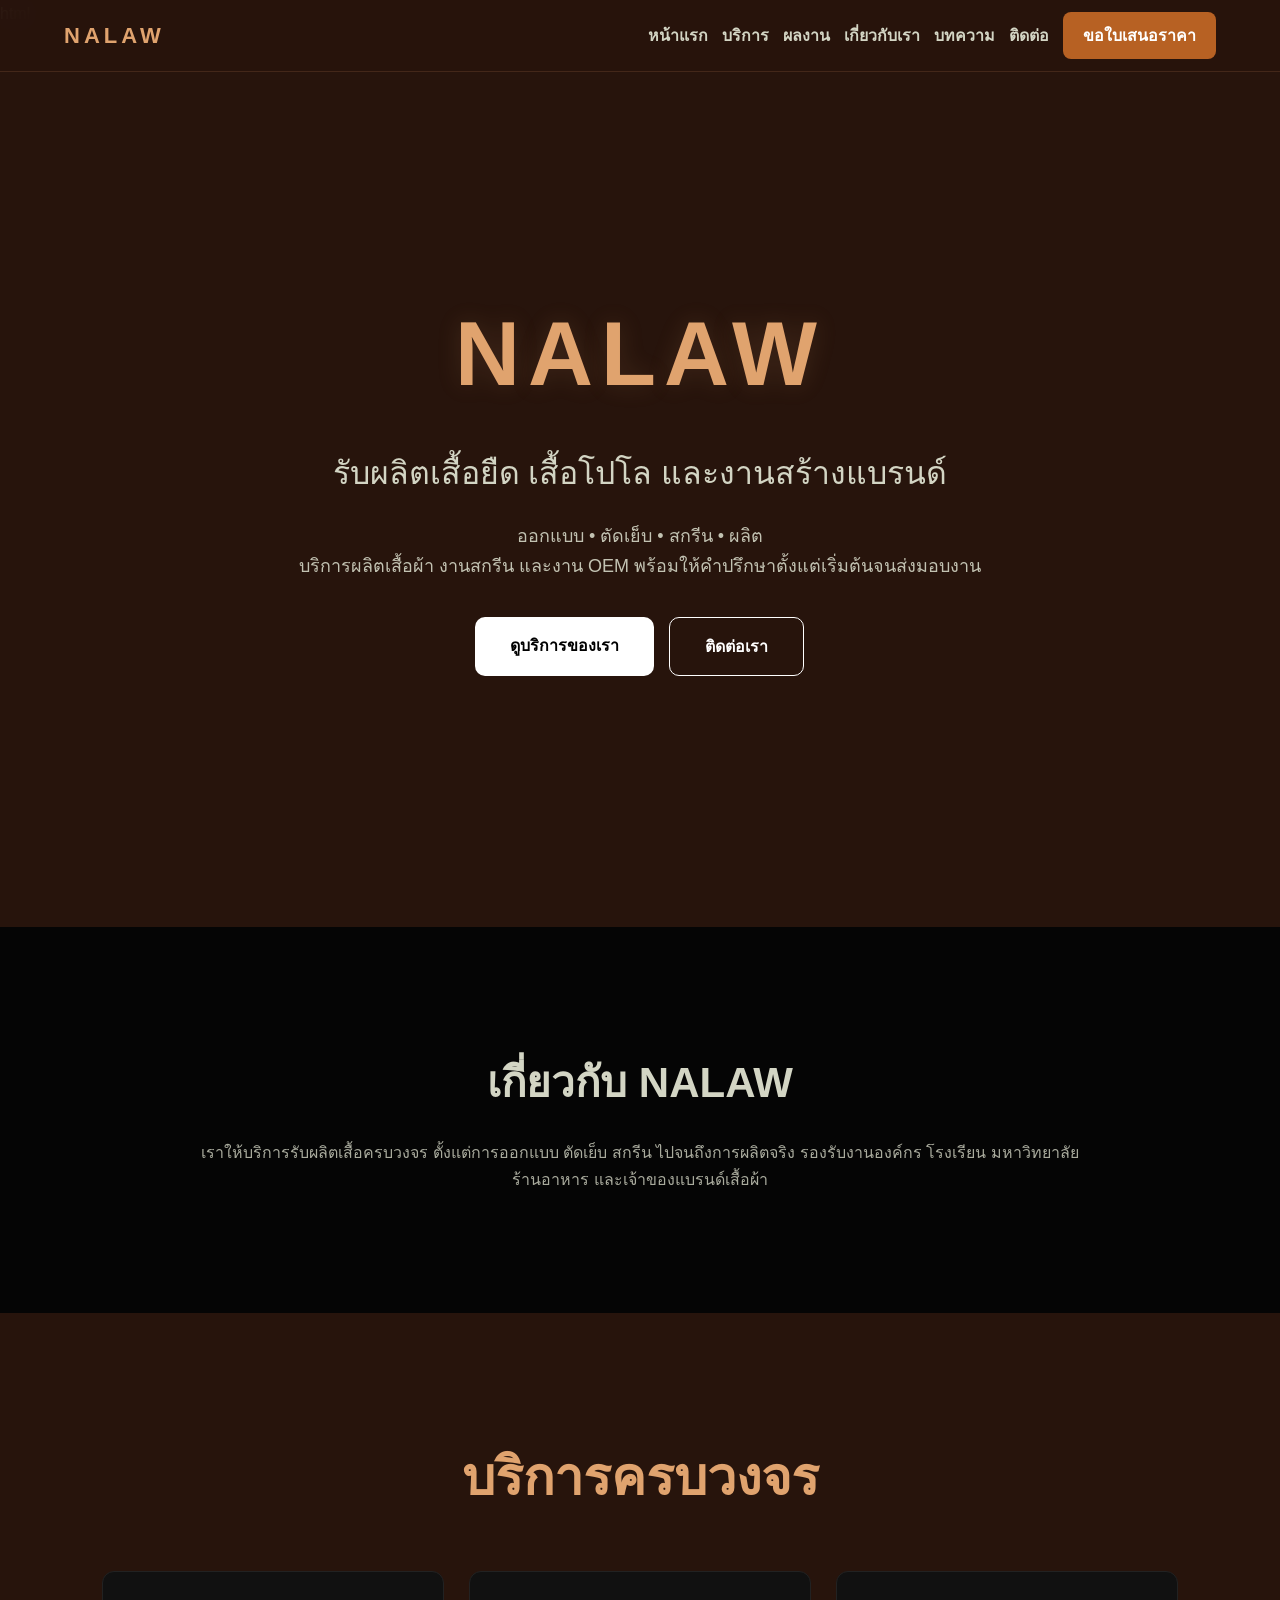
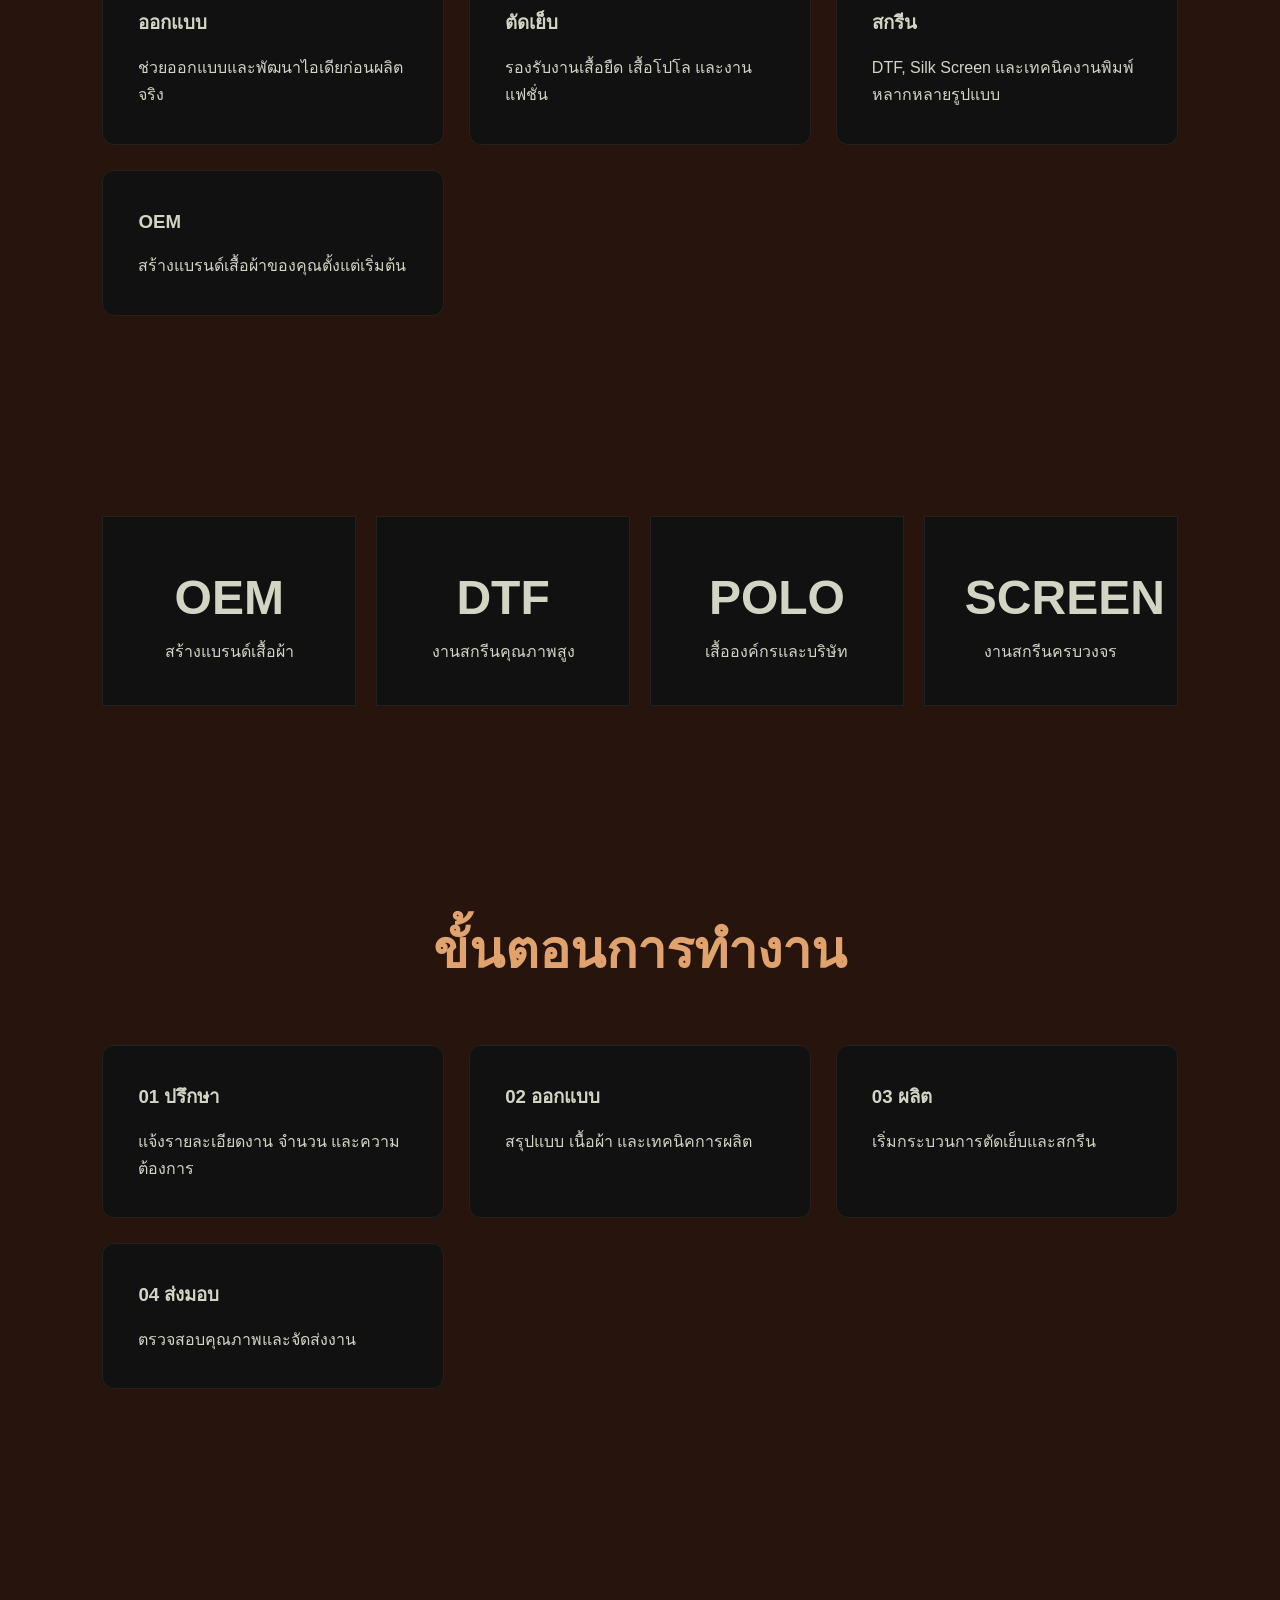
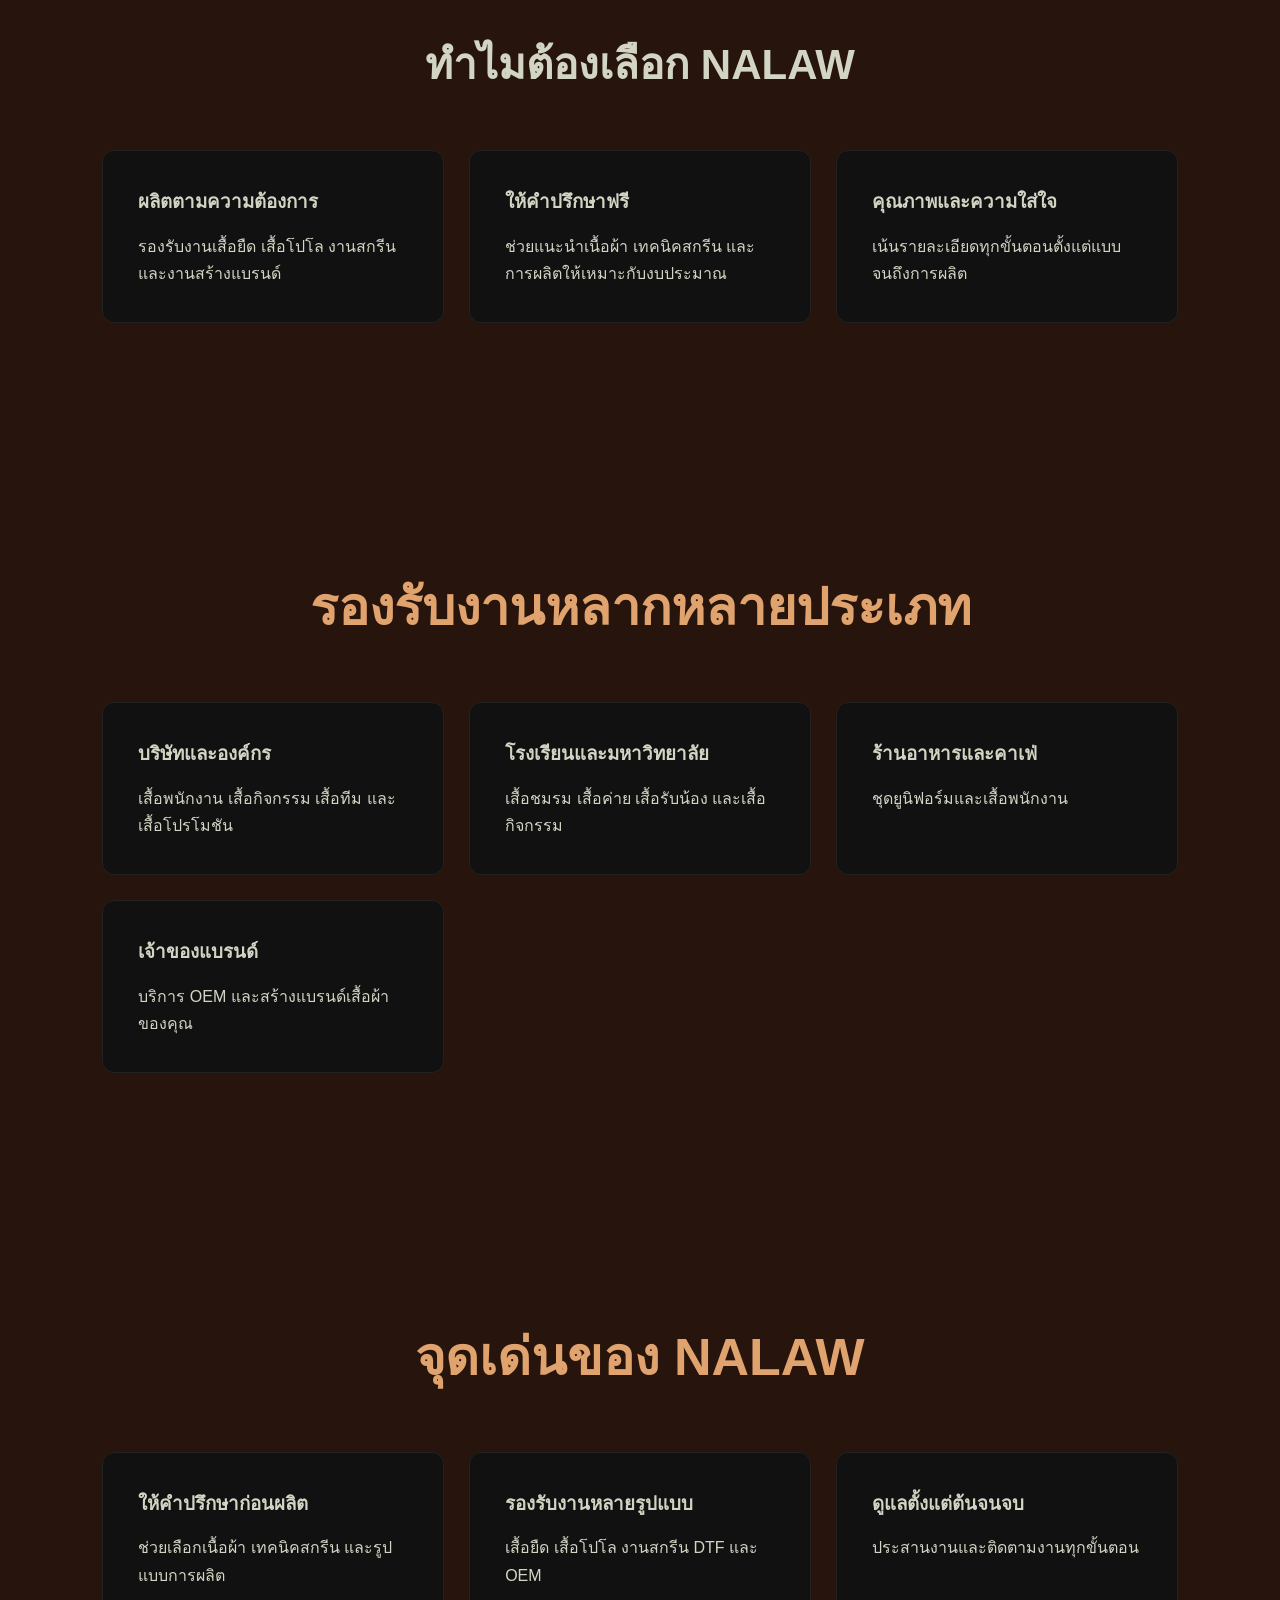
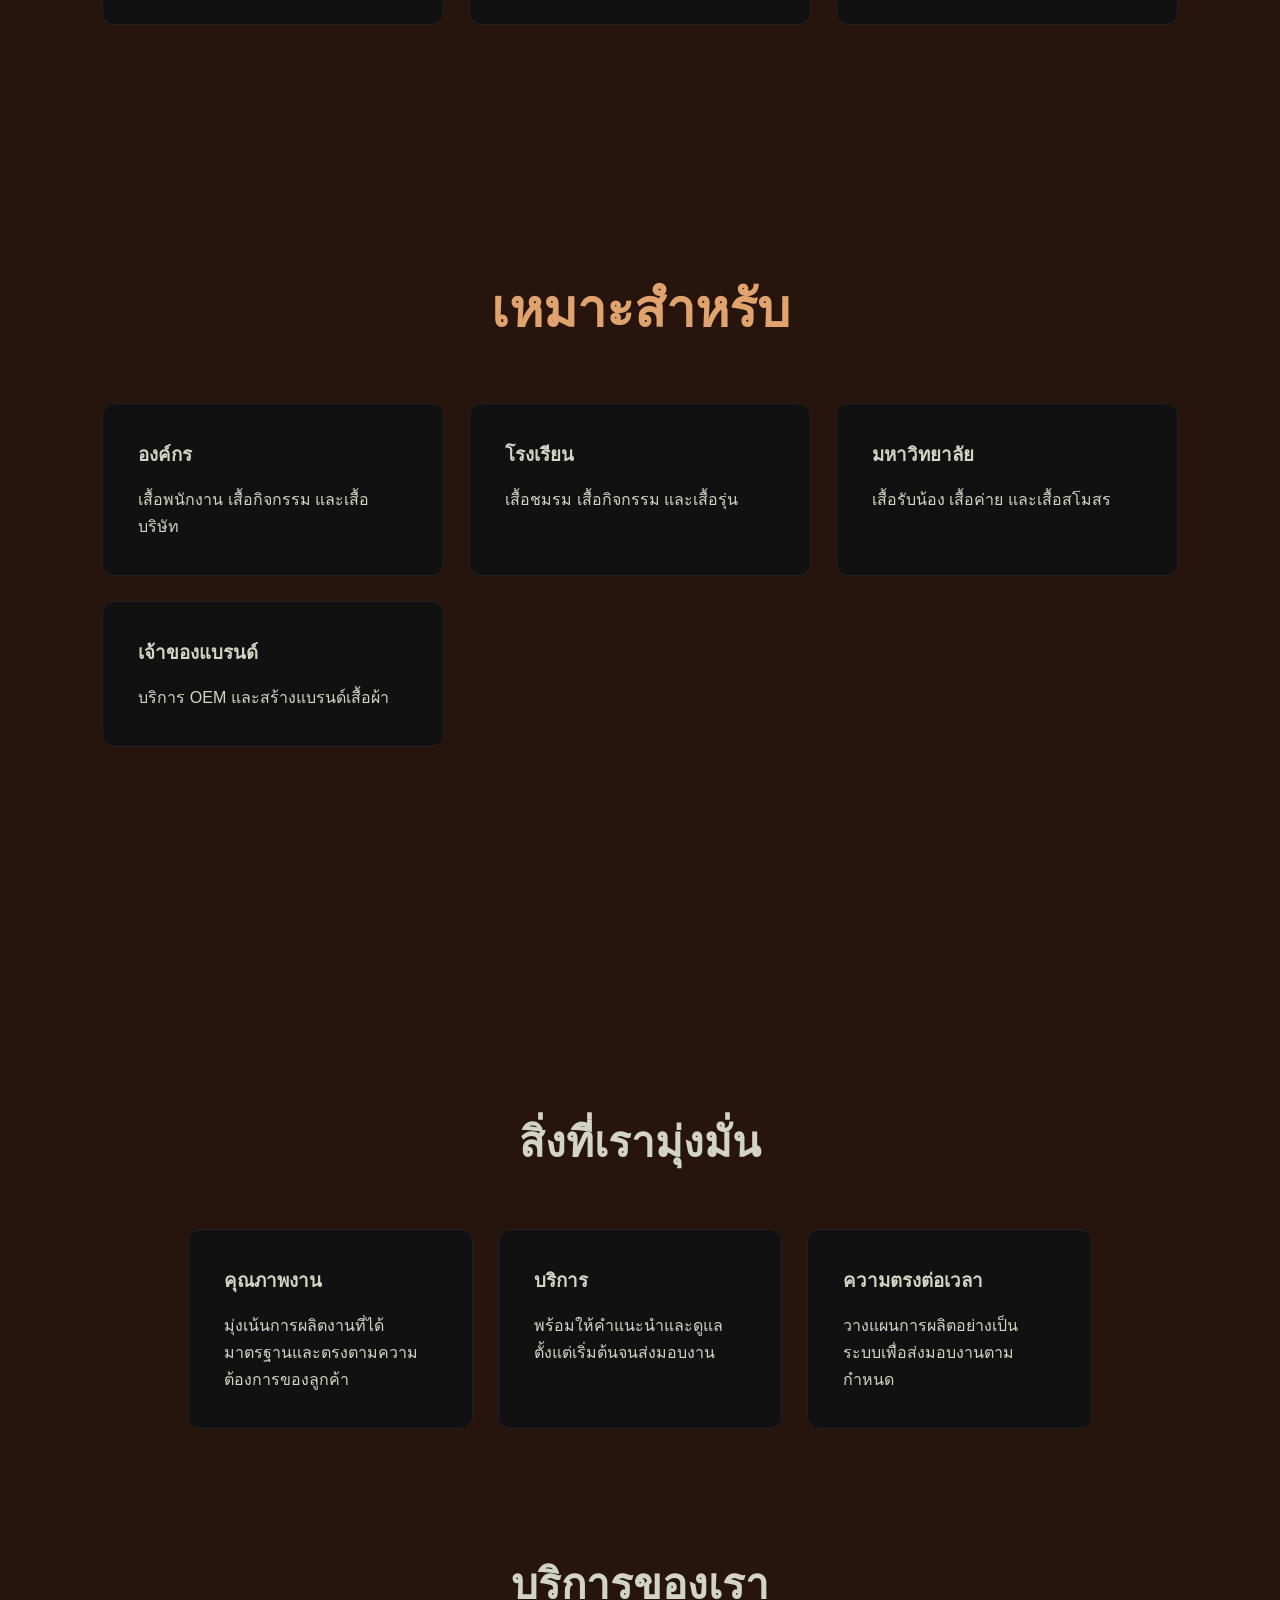
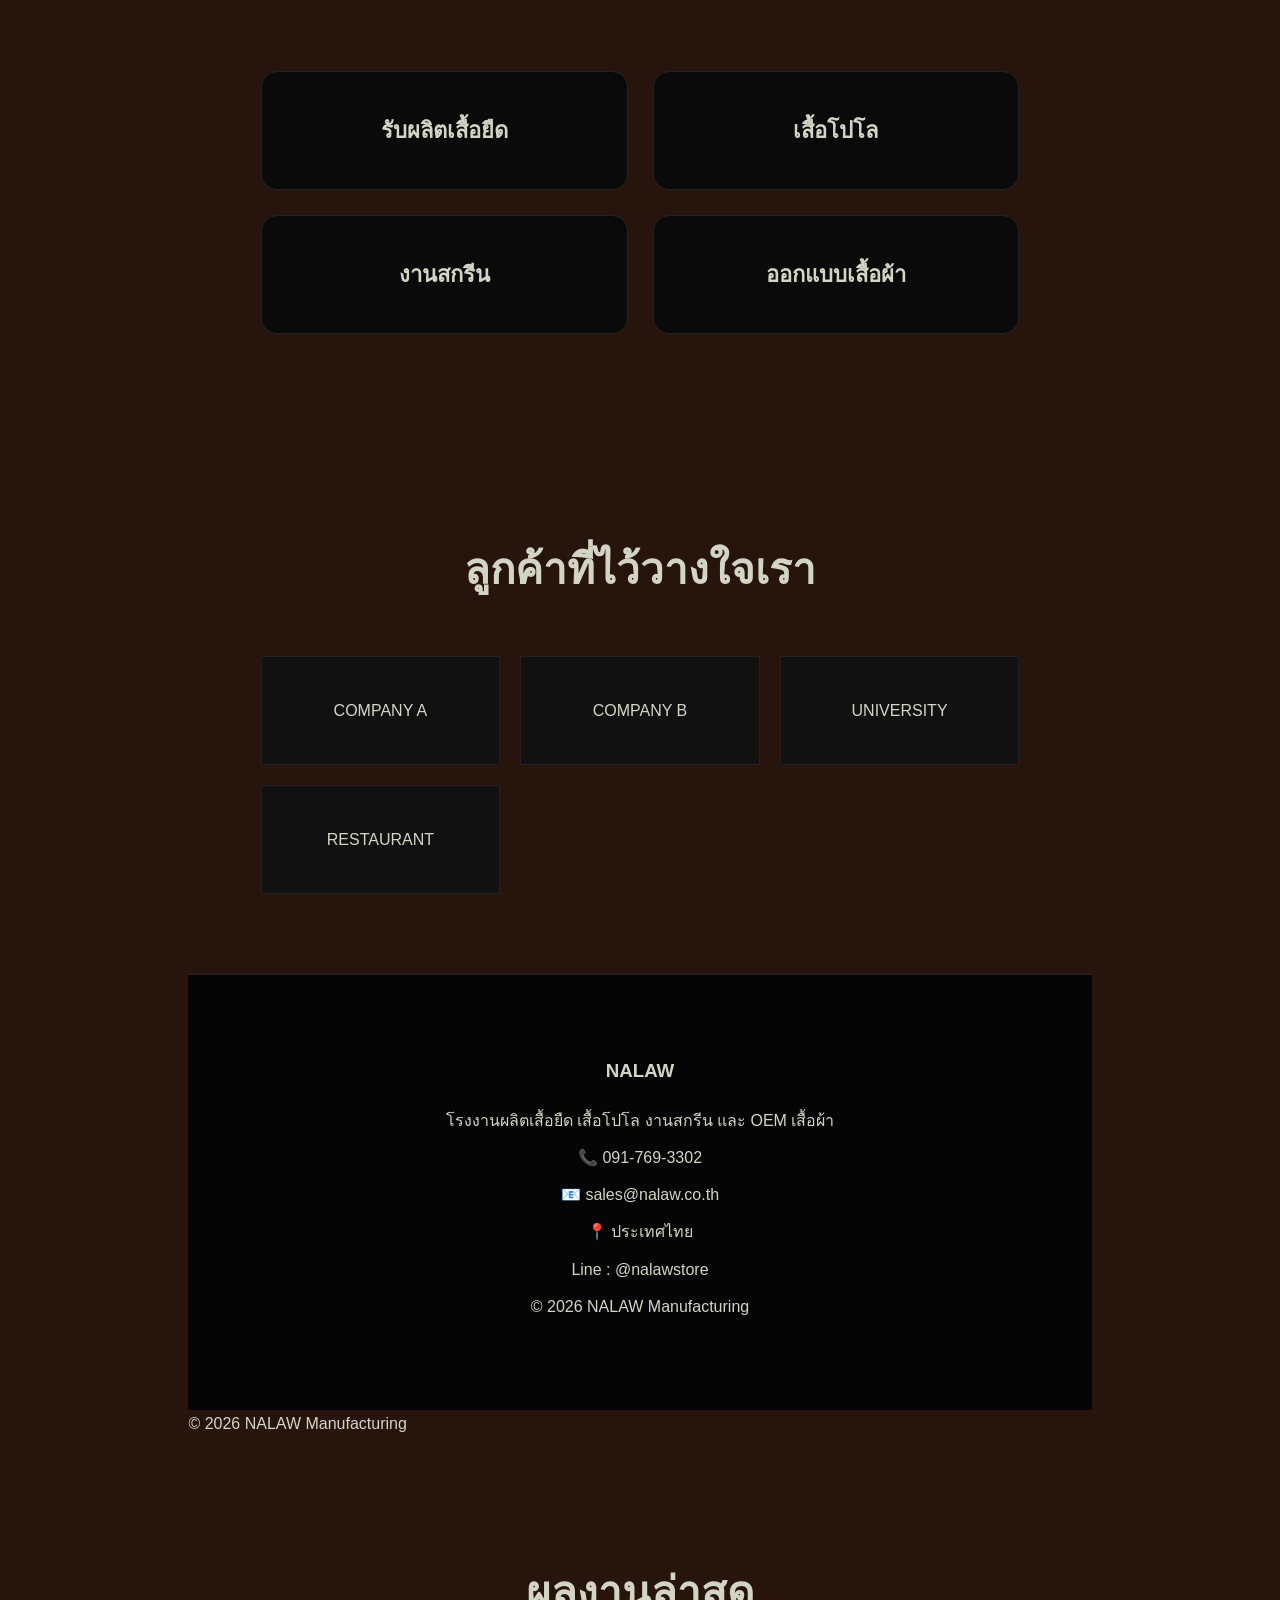
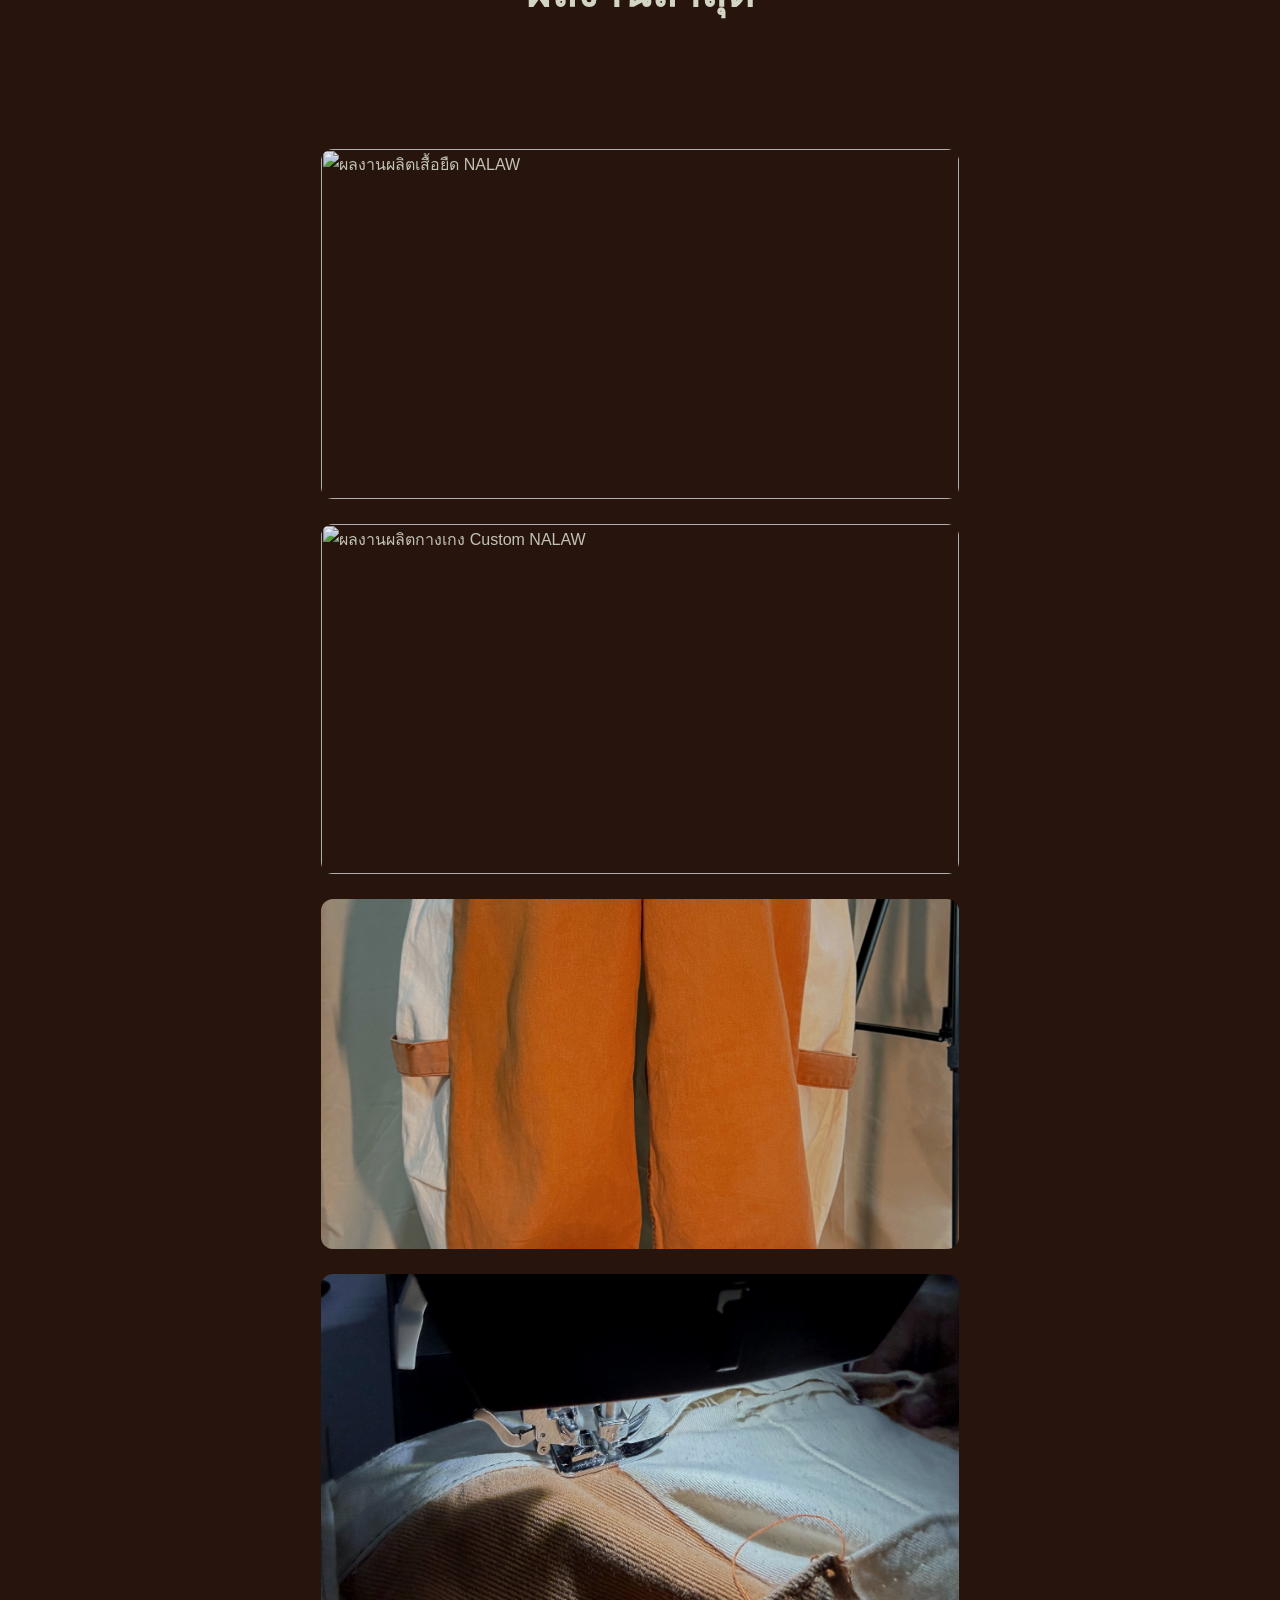
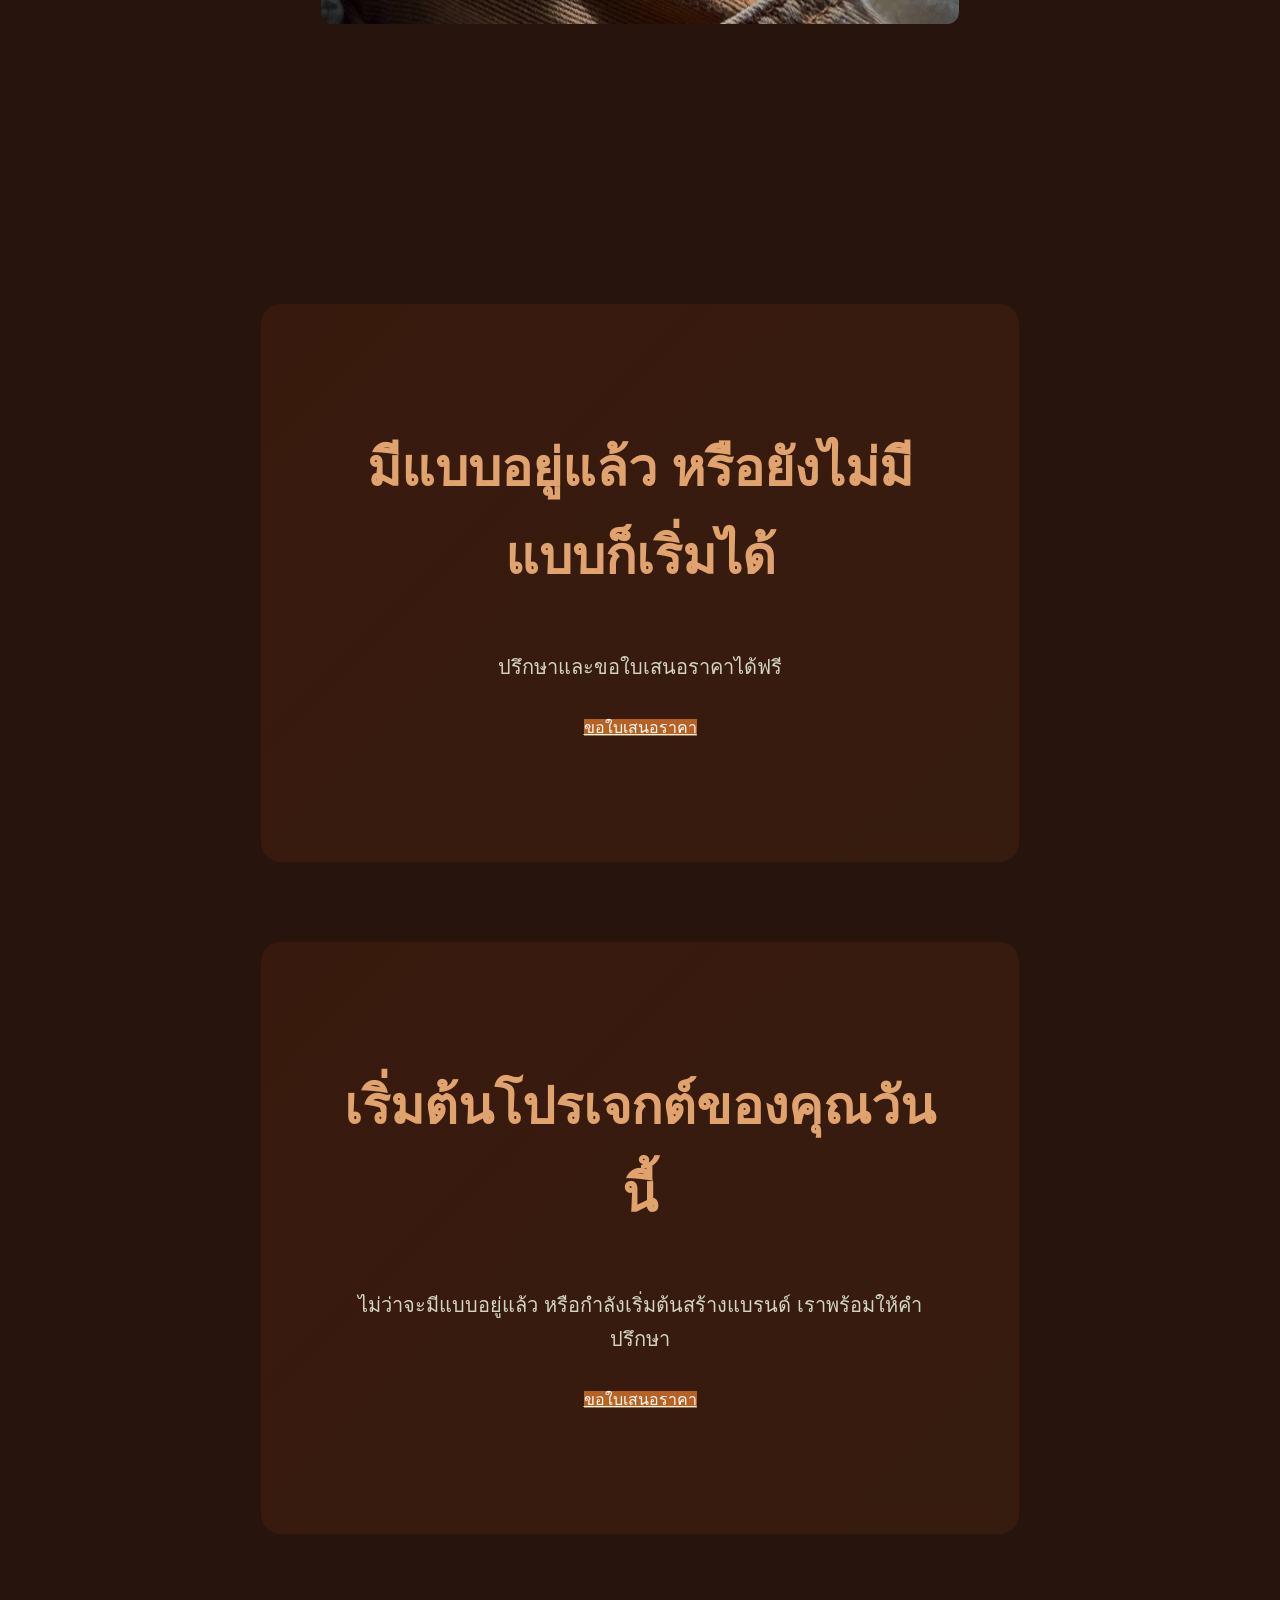
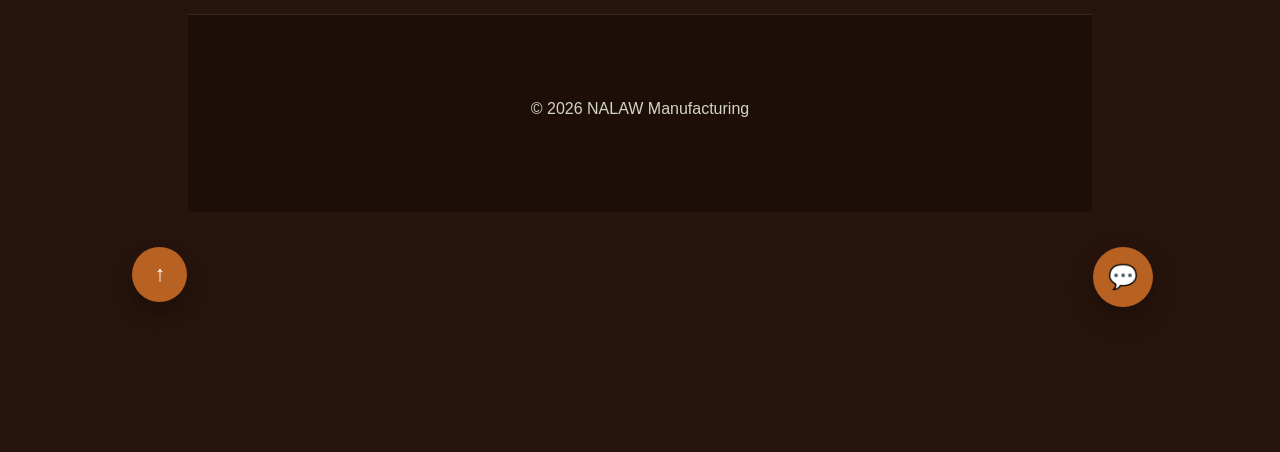
==== index.html @ bd8ca0c4 "NALAW Version 3.0" ====
html
<!DOCTYPE html>
<html lang="th">
<head>
<meta charset="UTF-8">
<meta name="viewport" content="width=device-width, initial-scale=1.0">

<title>

NALAW | รับผลิตเสื้อยืด เสื้อโปโล งานสกรีน และ OEM

</title>

<meta
name="description"

content="รับผลิตเสื้อยืด เสื้อโปโล งานสกรีน DTF Silk Screen และ OEM เสื้อผ้า สำหรับองค์กร โรงเรียน มหาวิทยาลัย และเจ้าของแบรนด์"

>
<link rel="stylesheet" href="style.css">

</head>
<body>

<!-- HEADER -->

<header class="header">

<div class="logo">
NALAW
</div>

<nav>

<nav>

<a href="index.html">หน้าแรก</a>

<a href="services.html">บริการ</a>

<a href="portfolio.html">ผลงาน</a>

<a href="about.html">เกี่ยวกับเรา</a>

<a href="blog.html">บทความ</a>

<a href="contact.html">ติดต่อ</a>

<a href="quote.html" class="nav-cta">

ขอใบเสนอราคา

</a>

</nav>

</header>

<!-- HERO -->

<section class="hero">

<div class="hero-content">

<h1>NALAW</h1>

<h2>

รับผลิตเสื้อยืด เสื้อโปโล และงานสร้างแบรนด์

</h2>

<p>

ออกแบบ • ตัดเย็บ • สกรีน • ผลิต
</p>
<p>
บริการผลิตเสื้อผ้า งานสกรีน และงาน OEM
พร้อมให้คำปรึกษาตั้งแต่เริ่มต้นจนส่งมอบงาน

</p>

<div class="hero-buttons">

<a href="services.html" class="btn">
ดูบริการของเรา
</a>

<a href="contact.html" class="btn-outline">
ติดต่อเรา
</a>

</div>

</div>

</section>

<!-- ABOUT -->

<section class="about-home">

<h2>เกี่ยวกับ NALAW</h2>

<p>

เราให้บริการรับผลิตเสื้อครบวงจร
ตั้งแต่การออกแบบ ตัดเย็บ สกรีน
ไปจนถึงการผลิตจริง

รองรับงานองค์กร โรงเรียน
มหาวิทยาลัย ร้านอาหาร
และเจ้าของแบรนด์เสื้อผ้า

</p>

</section>
<section class="factory-capabilities reveal">

<h2>บริการครบวงจร</h2>

<div class="detail-grid">

<div class="detail-box">

<h3>ออกแบบ</h3>

<p>

ช่วยออกแบบและพัฒนาไอเดียก่อนผลิตจริง

</p>

</div>

<div class="detail-box">

<h3>ตัดเย็บ</h3>

<p>

รองรับงานเสื้อยืด เสื้อโปโล และงานแฟชั่น

</p>

</div>

<div class="detail-box">

<h3>สกรีน</h3>

<p>

DTF, Silk Screen และเทคนิคงานพิมพ์หลากหลายรูปแบบ

</p>

</div>

<div class="detail-box">

<h3>OEM</h3>

<p>

สร้างแบรนด์เสื้อผ้าของคุณตั้งแต่เริ่มต้น

</p>

</div>

</div>

</section>

<!-- STATS -->

<section class="stats">

<div class="stat-box">
<h3>OEM</h3>
<p>สร้างแบรนด์เสื้อผ้า</p>
</div>

<div class="stat-box">
<h3>DTF</h3>
<p>งานสกรีนคุณภาพสูง</p>
</div>

<div class="stat-box">
<h3>POLO</h3>
<p>เสื้อองค์กรและบริษัท</p>
</div>

<div class="stat-box">
<h3>SCREEN</h3>
<p>งานสกรีนครบวงจร</p>
</div>

</section>
<section class="process reveal">

<h2>ขั้นตอนการทำงาน</h2>

<div class="detail-grid">

<div class="detail-box">
<h3>01 ปรึกษา</h3>
<p>แจ้งรายละเอียดงาน จำนวน และความต้องการ</p>
</div>

<div class="detail-box">
<h3>02 ออกแบบ</h3>
<p>สรุปแบบ เนื้อผ้า และเทคนิคการผลิต</p>
</div>

<div class="detail-box">
<h3>03 ผลิต</h3>
<p>เริ่มกระบวนการตัดเย็บและสกรีน</p>
</div>

<div class="detail-box">
<h3>04 ส่งมอบ</h3>
<p>ตรวจสอบคุณภาพและจัดส่งงาน</p>
</div>

</div>

</section>

<section class="why-us reveal">

<h2>ทำไมต้องเลือก NALAW</h2>

<div class="detail-grid">

<div class="detail-box">
<h3>ผลิตตามความต้องการ</h3>
<p>รองรับงานเสื้อยืด เสื้อโปโล งานสกรีน และงานสร้างแบรนด์</p>
</div>

<div class="detail-box">
<h3>ให้คำปรึกษาฟรี</h3>
<p>ช่วยแนะนำเนื้อผ้า เทคนิคสกรีน และการผลิตให้เหมาะกับงบประมาณ</p>
</div>

<div class="detail-box">
<h3>คุณภาพและความใส่ใจ</h3>
<p>เน้นรายละเอียดทุกขั้นตอนตั้งแต่แบบจนถึงการผลิต</p>
</div>

</div>

</section>
<section class="business-types reveal">

<h2>รองรับงานหลากหลายประเภท</h2>

<div class="detail-grid">

<div class="detail-box">
<h3>บริษัทและองค์กร</h3>
<p>เสื้อพนักงาน เสื้อกิจกรรม เสื้อทีม และเสื้อโปรโมชัน</p>
</div>

<div class="detail-box">
<h3>โรงเรียนและมหาวิทยาลัย</h3>
<p>เสื้อชมรม เสื้อค่าย เสื้อรับน้อง และเสื้อกิจกรรม</p>
</div>

<div class="detail-box">
<h3>ร้านอาหารและคาเฟ่</h3>
<p>ชุดยูนิฟอร์มและเสื้อพนักงาน</p>
</div>

<div class="detail-box">
<h3>เจ้าของแบรนด์</h3>
<p>บริการ OEM และสร้างแบรนด์เสื้อผ้าของคุณ</p>
</div>

</div>

</section>
<section class="strengths reveal">

<h2>จุดเด่นของ NALAW</h2>

<div class="detail-grid">

<div class="detail-box">
<h3>ให้คำปรึกษาก่อนผลิต</h3>
<p>ช่วยเลือกเนื้อผ้า เทคนิคสกรีน และรูปแบบการผลิต</p>
</div>

<div class="detail-box">
<h3>รองรับงานหลายรูปแบบ</h3>
<p>เสื้อยืด เสื้อโปโล งานสกรีน DTF และ OEM</p>
</div>

<div class="detail-box">
<h3>ดูแลตั้งแต่ต้นจนจบ</h3>
<p>ประสานงานและติดตามงานทุกขั้นตอน</p>
</div>

</div>

</section>

<section class="target-customers reveal">

<h2>เหมาะสำหรับ</h2>

<div class="detail-grid">

<div class="detail-box">
<h3>องค์กร</h3>
<p>เสื้อพนักงาน เสื้อกิจกรรม และเสื้อบริษัท</p>
</div>

<div class="detail-box">
<h3>โรงเรียน</h3>
<p>เสื้อชมรม เสื้อกิจกรรม และเสื้อรุ่น</p>
</div>

<div class="detail-box">
<h3>มหาวิทยาลัย</h3>
<p>เสื้อรับน้อง เสื้อค่าย และเสื้อสโมสร</p>
</div>

<div class="detail-box">
<h3>เจ้าของแบรนด์</h3>
<p>บริการ OEM และสร้างแบรนด์เสื้อผ้า</p>
</div>

</div>

</section>

<section class="services-preview reveal">

<section class="why-us reveal">

<section class="reviews reveal">

<h2>สิ่งที่เรามุ่งมั่น</h2>

<div class="detail-grid">

<div class="detail-box">
<h3>คุณภาพงาน</h3>
<p>มุ่งเน้นการผลิตงานที่ได้มาตรฐานและตรงตามความต้องการของลูกค้า</p>
</div>

<div class="detail-box">
<h3>บริการ</h3>
<p>พร้อมให้คำแนะนำและดูแลตั้งแต่เริ่มต้นจนส่งมอบงาน</p>
</div>

<div class="detail-box">
<h3>ความตรงต่อเวลา</h3>
<p>วางแผนการผลิตอย่างเป็นระบบเพื่อส่งมอบงานตามกำหนด</p>
</div>

</div>

</section>

<section class="services-preview reveal">

<h2>บริการของเรา</h2>

<div class="services-grid">

<div class="service-card">
รับผลิตเสื้อยืด
</div>

<div class="service-card">
เสื้อโปโล
</div>

<div class="service-card">
งานสกรีน
</div>

<div class="service-card">
ออกแบบเสื้อผ้า
</div>

</div>

</section>

<!-- CLIENTS -->

<section class="clients">

<h2>ลูกค้าที่ไว้วางใจเรา</h2>

<div class="client-grid">

<div class="client-box">
COMPANY A
</div>

<div class="client-box">
COMPANY B
</div>

<div class="client-box">
UNIVERSITY
</div>

<div class="client-box">
RESTAURANT
</div>

</div>

</section>

<!-- FOOTER -->

<footer class="footer-pro">

<h3>NALAW</h3>

<p>
โรงงานผลิตเสื้อยืด เสื้อโปโล
งานสกรีน และ OEM เสื้อผ้า
</p>

<p>
📞 091-769-3302
</p>

<p>
📧 sales@nalaw.co.th
</p>

<p>
📍 ประเทศไทย
</p>

<p>
Line : @nalawstore
</p>

<p>
© 2026 NALAW Manufacturing
</p>

</footer>

<p>
© 2026 NALAW Manufacturing
</p>
<section class="portfolio-home">

<h2>ผลงานล่าสุด</h2>

<div class="portfolio-grid">

<img

src="images/work1.jpg"

alt="ผลงานผลิตเสื้อยืด NALAW">

<img

src="images/work2.jpg"

alt="ผลงานผลิตกางเกง Custom NALAW">

<img

src="images/work3.jpg"

alt="ผลงานผลิตกางเกง Custom NALAW">

<img

src="images/work4.jpg"

alt="ขั้นตอนงานระหว่างผลิต NALAW">

</div>

</section>
<section class="cta-section reveal">

<h2>มีแบบอยู่แล้ว หรือยังไม่มีแบบก็เริ่มได้</h2>

<p>

ปรึกษาและขอใบเสนอราคาได้ฟรี

</p>

<a href="quote.html" class="btn-primary">

ขอใบเสนอราคา

</a>

</section>

</footer>

<!-- Floating Contact -->

<div class="floating-contact">

<button class="floating-main" onclick="toggleContact()">
💬
</button>

<div class="floating-menu" id="floatingMenu">

<a href="https://line.me/R/ti/p/@nalawstore" target="_blank">
LINE
</a>

<a href="https://www.facebook.com/profile.php?id=100089385472650" target="_blank">
facebook
</a>

<a href="https://www.instagram.com/nalawstore/" target="_blank">
Instagram
</a>

<a href="https://www.tiktok.com/@walanws" target="_blank">
tiktok
</a>

</div>

</div>

<script>

function toggleContact(){

document
.getElementById("floatingMenu")
.classList.toggle("show");

}

</script>

</div>

<script src="script.js"></script>
<button id="backToTop">
↑
</button>

<section class="cta-section reveal">

<h2>เริ่มต้นโปรเจกต์ของคุณวันนี้</h2>

<p>

ไม่ว่าจะมีแบบอยู่แล้ว หรือกำลังเริ่มต้นสร้างแบรนด์
เราพร้อมให้คำปรึกษา

</p>

<a href="quote.html" class="btn-primary">

ขอใบเสนอราคา

</a>

</section>

<footer>

<p>© 2026 NALAW Manufacturing</p>

</footer>

<script>

document
.getElementById("backToTop")
.onclick=function(){

window.scrollTo({

top:0,

behavior:"smooth"

});

};

</script>
<script>

const reveals=
document.querySelectorAll(".reveal");

window.addEventListener("scroll",()=>{

reveals.forEach(reveal=>{

const top=
reveal.getBoundingClientRect().top;

if(top < window.innerHeight-100){

reveal.classList.add("active");

}

});

});

</script>

</body>
</html>
---- style.css ----
*{
margin:0;
padding:0;
box-sizing:border-box;
scroll-behavior:smooth;
}
:root{

--primary:#7E3113;
--dark:#27140C;
--accent:#B76123;
--highlight:#E0A36E;
--secondary:#738E80;
--light:#D3D5C4;

}
body{

background:var(--dark);

color:var(--light);

font-family:-apple-system,BlinkMacSystemFont,"Segoe UI",sans-serif;

line-height:1.7;

overflow-x:hidden;

margin:0;

padding:0;

}

header{
position:fixed;
top:0;
left:0;
width:100%;
padding:12px 5%;
display:flex;
justify-content:space-between;
align-items:center;

background:
rgba(39,20,12,.95);

backdrop-filter:blur(12px);

border-bottom:
1px solid rgba(224,163,110,.15);

z-index:1000;
}

.logo{

font-size:22px;

font-weight:800;

letter-spacing:4px;

color:var(--highlight);

text-transform:uppercase;

}

nav{

display:flex;

gap:14px;

align-items:center;

}

nav a{

text-decoration:none;

color:var(--light);

font-weight:600;

transition:.3s;

position:relative;

}

nav a:hover{

color:var(--highlight);

}
nav a::after{

content:"";

position:absolute;

left:0;

bottom:-6px;

width:0;

height:2px;

background:var(--highlight);

transition:.3s;

}
nav a:hover::after{

width:100%;

}
.hero{

height:100vh;

display:flex;

flex-direction:column;

justify-content:center;

align-items:center;

text-align:center;

padding:0 20px;

background:

linear-gradient(

rgba(39,20,12,.75),

rgba(39,20,12,.90)

),

url("images/hero.jpg")

center/cover;

position:relative;

}

.hero h1{

font-size:90px;

letter-spacing:8px;

margin-bottom:15px;

color:var(--highlight);

text-shadow:

0 0 25px rgba(224,163,110,.15);

}

.hero h2{

font-size:32px;

font-weight:300;

margin-bottom:20px;

color:var(--light);

}

.hero p{

max-width:700px;

font-size:18px;

color:var(--light);

opacity:.9;

}
.hero::before{

content:"";

position:absolute;

bottom:0;

left:0;

width:100%;

height:180px;

background:

linear-gradient(

transparent,

rgba(39,20,12,1)

);

}

.hero-buttons{
margin-top:35px;
display:flex;
gap:15px;
flex-wrap:wrap;
justify-content:center;
}
.hero-buttons a{

padding:15px 35px;

border-radius:10px;

text-decoration:none;

font-weight:700;

transition:.3s;

}
.btn{
background:#fff;
color:#000;
padding:15px 28px;
text-decoration:none;
font-weight:700;
border-radius:4px;
transition:.3s;
}
.btn-primary{

background:var(--accent);

color:white;

}
.btn-primary:hover{

background:var(--highlight);

transform:translateY(-4px);

}
.btn-secondary{

border:1px solid var(--highlight);

color:var(--highlight);

}
.btn-secondary:hover{

background:var(--highlight);

color:#27140C;

}

.btn:hover{
transform:translateY(-3px);
}

.btn-outline{
border:1px solid #fff;
color:#fff;
padding:15px 28px;
text-decoration:none;
border-radius:4px;
transition:.3s;
}

.btn-outline:hover{
background:#fff;
color:#000;
}

.services-preview,
.why-us{
padding:120px 8%;
}

.services-preview h1{

font-size:60px;

text-align:center;

margin-bottom:15px;

color:var(--highlight);

}

.services-preview h2,
.why-us h2{
font-size:42px;
margin-bottom:50px;
text-align:center;
}

.service-subtitle{

text-align:center;

font-size:20px;

color:var(--secondary);

margin-bottom:60px;

}
.grid{
display:grid;
grid-template-columns:
repeat(auto-fit,minmax(250px,1fr));
gap:25px;
}

.card{

display:block;

background:rgba(126,49,19,.15);

padding:40px;

border:1px solid rgba(224,163,110,.15);

border-radius:18px;

text-decoration:none;

color:var(--light);

transition:.4s;

backdrop-filter:blur(8px);

overflow:hidden;

position:relative;

}

.card:hover{

transform:
translateY(-10px);

border-color:
var(--highlight);

box-shadow:

0 20px 40px
rgba(224,163,110,.15);

}
.card::before{

content:"";

position:absolute;

top:0;

left:0;

width:100%;

height:3px;

background:

linear-gradient(
90deg,
var(--accent),
var(--highlight)
);

}

footer{

padding:80px 8%;

background:#1d0f08;

text-align:center;

border-top:

1px solid
rgba(224,163,110,.15);

}
footer p{

margin-bottom:10px;

color:var(--light);

}

input,
textarea,
select{
width:100%;
padding:15px;
background:#111;
border:1px solid #333;
color:#fff;
margin-top:10px;
}

button{
cursor:pointer;
}

@media(max-width:768px){

.hero h1{
font-size:56px;
}

.hero h2{
font-size:22px;
}

header{
flex-direction:column;
gap:15px;
}

nav{
flex-wrap:wrap;
justify-content:center;
}

}

.about-home{
padding:120px 8%;
background:#050505;
text-align:center;
}

.about-home h2{
font-size:42px;
margin-bottom:20px;
}

.about-home p{
max-width:900px;
margin:auto;
opacity:.8;
}

.stats{
display:grid;
grid-template-columns:repeat(auto-fit,minmax(220px,1fr));
gap:20px;
padding:80px 8%;
}

.stat-box{
background:#111;
padding:40px;
border:1px solid #222;
text-align:center;
}

.stat-box h3{
font-size:48px;
}

.portfolio-grid{
display:grid;
grid-template-columns:
repeat(auto-fit,minmax(300px,1fr));
gap:20px;
padding:80px 8%;
}

.portfolio-grid img{

width:100%;

height:350px;

object-fit:cover;

border-radius:16px;

cursor:pointer;

transition:.5s;

filter:

brightness(.9)
contrast(1.05)
saturate(.9);

}

.clients{
padding:80px 8%;
text-align:center;
}

.client-grid{
display:grid;
grid-template-columns:
repeat(auto-fit,minmax(200px,1fr));
gap:20px;
margin-top:40px;
}

.client-box{
padding:40px;
background:#111;
border:1px solid #222;
}

.footer-pro{
padding:80px 8%;
background:#050505;
border-top:1px solid #222;
}

.footer-pro h3{
margin-bottom:20px;
}
/* Floating Contact */

.floating-contact{

position:fixed;

right:20px;

bottom:20px;

z-index:9999;

}

.floating-main{
width:65px;
height:65px;
border:none;
border-radius:50%;
background:#fff;
color:#000;
font-size:28px;
cursor:pointer;
font-weight:bold;
box-shadow:0 10px 30px rgba(0,0,0,.3);
}

.floating-menu{
display:none;
flex-direction:column;
gap:10px;
margin-bottom:15px;
}

.floating-menu a{
background:#111;
color:#fff;
padding:12px 18px;
text-decoration:none;
border-radius:12px;
text-align:center;
font-weight:600;
border:1px solid #333;
transition:.3s;
}

.floating-menu a:hover{
background:#fff;
color:#000;
}
.hero-content{
animation:fadeUp 1.2s ease;
}

@keyframes fadeUp{

from{
opacity:0;
transform:translateY(40px);
}

to{
opacity:1;
transform:translateY(0);
}

}
.portfolio-home{
padding:120px 8%;
}

.portfolio-home h2{
text-align:center;
margin-bottom:40px;
font-size:42px;
}

.portfolio-grid{
display:grid;
grid-template-columns:
repeat(auto-fit,minmax(300px,1fr));
gap:20px;
}

.portfolio-grid img{
width:100%;
height:350px;
object-fit:cover;
transition:.4s;
cursor:pointer;
}

.portfolio-grid img:hover{

transform:

scale(1.04);

filter:

brightness(1)
contrast(1.1)
saturate(1);

}
.portfolio-page{

padding:180px 8% 100px;

}

.portfolio-page h1{

text-align:center;

font-size:60px;

margin-bottom:20px;

color:var(--highlight);

}
.portfolio-page{

position:relative;

}

.portfolio-grid{

display:grid;

grid-template-columns:
repeat(auto-fit,minmax(320px,1fr));

gap:25px;

}

.portfolio-grid img{

width:100%;

height:350px;

object-fit:cover;

cursor:pointer;

transition:.4s;

border-radius:12px;

}

.portfolio-grid img:hover{

transform:scale(1.03);

}
@media(max-width:768px){

nav{

display:flex;
flex-direction:column;
gap:15px;

}

.hero h1{

font-size:38px;

}

.page-hero h1{

font-size:38px;

}

.portfolio-grid{

grid-template-columns:1fr;

}

.card{

padding:30px;

}

}
.service-detail{

padding:100px 8%;

}

.service-detail h2{

text-align:center;

font-size:42px;

margin-bottom:50px;

}

.detail-grid{

display:grid;

grid-template-columns:
repeat(auto-fit,minmax(280px,1fr));

gap:25px;

}

.detail-box{

background:#111;

padding:35px;

border:1px solid #222;

border-radius:12px;

}

.detail-box h3{

margin-bottom:15px;

}
.quote-form{

padding:80px 8%;

display:flex;

justify-content:center;

}

.quote-form form{

width:100%;
max-width:700px;

display:flex;
flex-direction:column;
gap:15px;

}

.quote-form input,
.quote-form textarea{

padding:15px;

background:#111;

border:1px solid #333;

color:white;

}

.quote-form textarea{

height:180px;

}

.quote-form button{

padding:15px;

border:none;

cursor:pointer;

font-weight:bold;

}

.track-box{

padding:80px 8%;

display:flex;

justify-content:center;

gap:15px;

}

.track-box input{

width:400px;

padding:15px;

background:#111;

border:1px solid #333;

color:white;

}

.track-box button{

padding:15px 30px;

cursor:pointer;

}

.contact-info{

padding:80px 8%;

text-align:center;

}

.contact-info p{

margin-bottom:15px;

}
button,
a{

transition:.3s;

}
.floating-contact{

position:fixed;

bottom:25px;

right:25px;

z-index:9999;

}

.floating-main{

width:60px;

height:60px;

border:none;

border-radius:50%;

cursor:pointer;

font-size:24px;

background:var(--accent);

color:white;

box-shadow:
0 10px 30px rgba(0,0,0,.3);

}

.floating-menu{

position:absolute;

bottom:75px;

right:0;

display:none;

flex-direction:column;

gap:10px;

}

.floating-menu.show{

display:flex;

}

.floating-menu a{

width:60px;

height:60px;

display:flex;

align-items:center;

justify-content:center;

border-radius:50%;

background:#1d0f08;

border:1px solid rgba(224,163,110,.2);

text-decoration:none;

color:var(--light);

font-weight:bold;

}
.floating-main:hover{

transform:scale(1.1);

background:var(--highlight);

}
.floating-menu a:hover{

background:var(--highlight);

color:#27140C;

transform:translateY(-3px);

}
.lightbox{

display:none;

position:fixed;

top:0;
left:0;

width:100%;
height:100%;

background:
rgba(0,0,0,.92);

justify-content:center;

align-items:center;

z-index:99999;

padding:30px;

}

.lightbox img{

max-width:90%;

max-height:90%;

border-radius:16px;

box-shadow:

0 20px 60px rgba(0,0,0,.5);

}
.lightbox img{

animation:
zoomIn .3s ease;

}
@keyframes zoomIn{

from{

transform:scale(.8);

opacity:0;

}

to{

transform:scale(1);

opacity:1;

}

}

.close-lightbox{

position:absolute;

top:30px;

right:40px;

font-size:40px;

cursor:pointer;

color:white;

}
#backToTop{

position:fixed;

bottom:30px;

left:30px;

width:55px;

height:55px;

border:none;

border-radius:50%;

background:var(--accent);

color:white;

font-size:22px;

cursor:pointer;

z-index:9999;

box-shadow:
0 10px 25px rgba(0,0,0,.3);

}
#backToTop:hover{

background:var(--highlight);

transform:translateY(-3px);

}
.reveal{

opacity:0;

transform:translateY(50px);

transition:.8s;

}

.reveal.active{

opacity:1;

transform:translateY(0);

}
@media(max-width:768px){

.hero h1{

font-size:48px;

letter-spacing:2px;

}

.hero h2{

font-size:24px;

}

nav{

gap:12px;

flex-wrap:wrap;

justify-content:center;

}

.card{

padding:25px;

}

}
.cta-section{

padding:120px 8%;

text-align:center;

background:
linear-gradient(
135deg,
rgba(126,49,19,.2),
rgba(183,97,35,.1)
);

}

.cta-section h2{

font-size:48px;

margin-bottom:20px;

color:var(--highlight);

}

.cta-section p{

margin-bottom:30px;

font-size:20px;

}
.nav-cta{

padding:10px 20px;

background:var(--accent);

border-radius:8px;

color:white !important;

}

.nav-cta:hover{

background:var(--highlight);

color:#27140C !important;

}
.nav-cta{

background:var(--accent);

padding:10px 20px;

border-radius:8px;

color:white !important;

font-weight:600;

}

.nav-cta:hover{

background:var(--highlight);

color:var(--dark) !important;

}
.process,
.target-customers,
.cta-section{

padding:120px 8%;

}
.process h2,
.target-customers h2,
.cta-section h2{

text-align:center;

font-size:52px;

margin-bottom:50px;

color:var(--highlight);

}
.cta-section{

text-align:center;

background:

linear-gradient(
135deg,
rgba(126,49,19,.20),
rgba(183,97,35,.10)
);

border-radius:20px;

margin:80px 8%;

}
.cta-section p{

max-width:700px;

margin:auto;

margin-bottom:30px;

}
.services-grid{

display:grid;

grid-template-columns:
repeat(auto-fit,minmax(250px,1fr));

gap:25px;

margin-top:40px;

}

.service-card{

background:#0a0a0a;

padding:40px;

border-radius:16px;

border:1px solid #222;

text-align:center;

font-size:22px;

font-weight:600;

transition:.3s;

}

.service-card:hover{

transform:translateY(-5px);

border-color:var(--accent);

}
.business-types,
.strengths{

padding:120px 8%;

}

.business-types h2,
.strengths h2{

text-align:center;

font-size:52px;

margin-bottom:50px;

color:var(--highlight);

}
.factory-capabilities{

padding:120px 8%;

}

.factory-capabilities h2{

text-align:center;

font-size:52px;

margin-bottom:50px;

color:var(--highlight);

}
.contact-info{

padding:120px 8%;

text-align:center;

}

.contact-info p{

margin:12px 0;

font-size:18px;

}
@media(max-width:768px){

header{

position:relative;

}

}
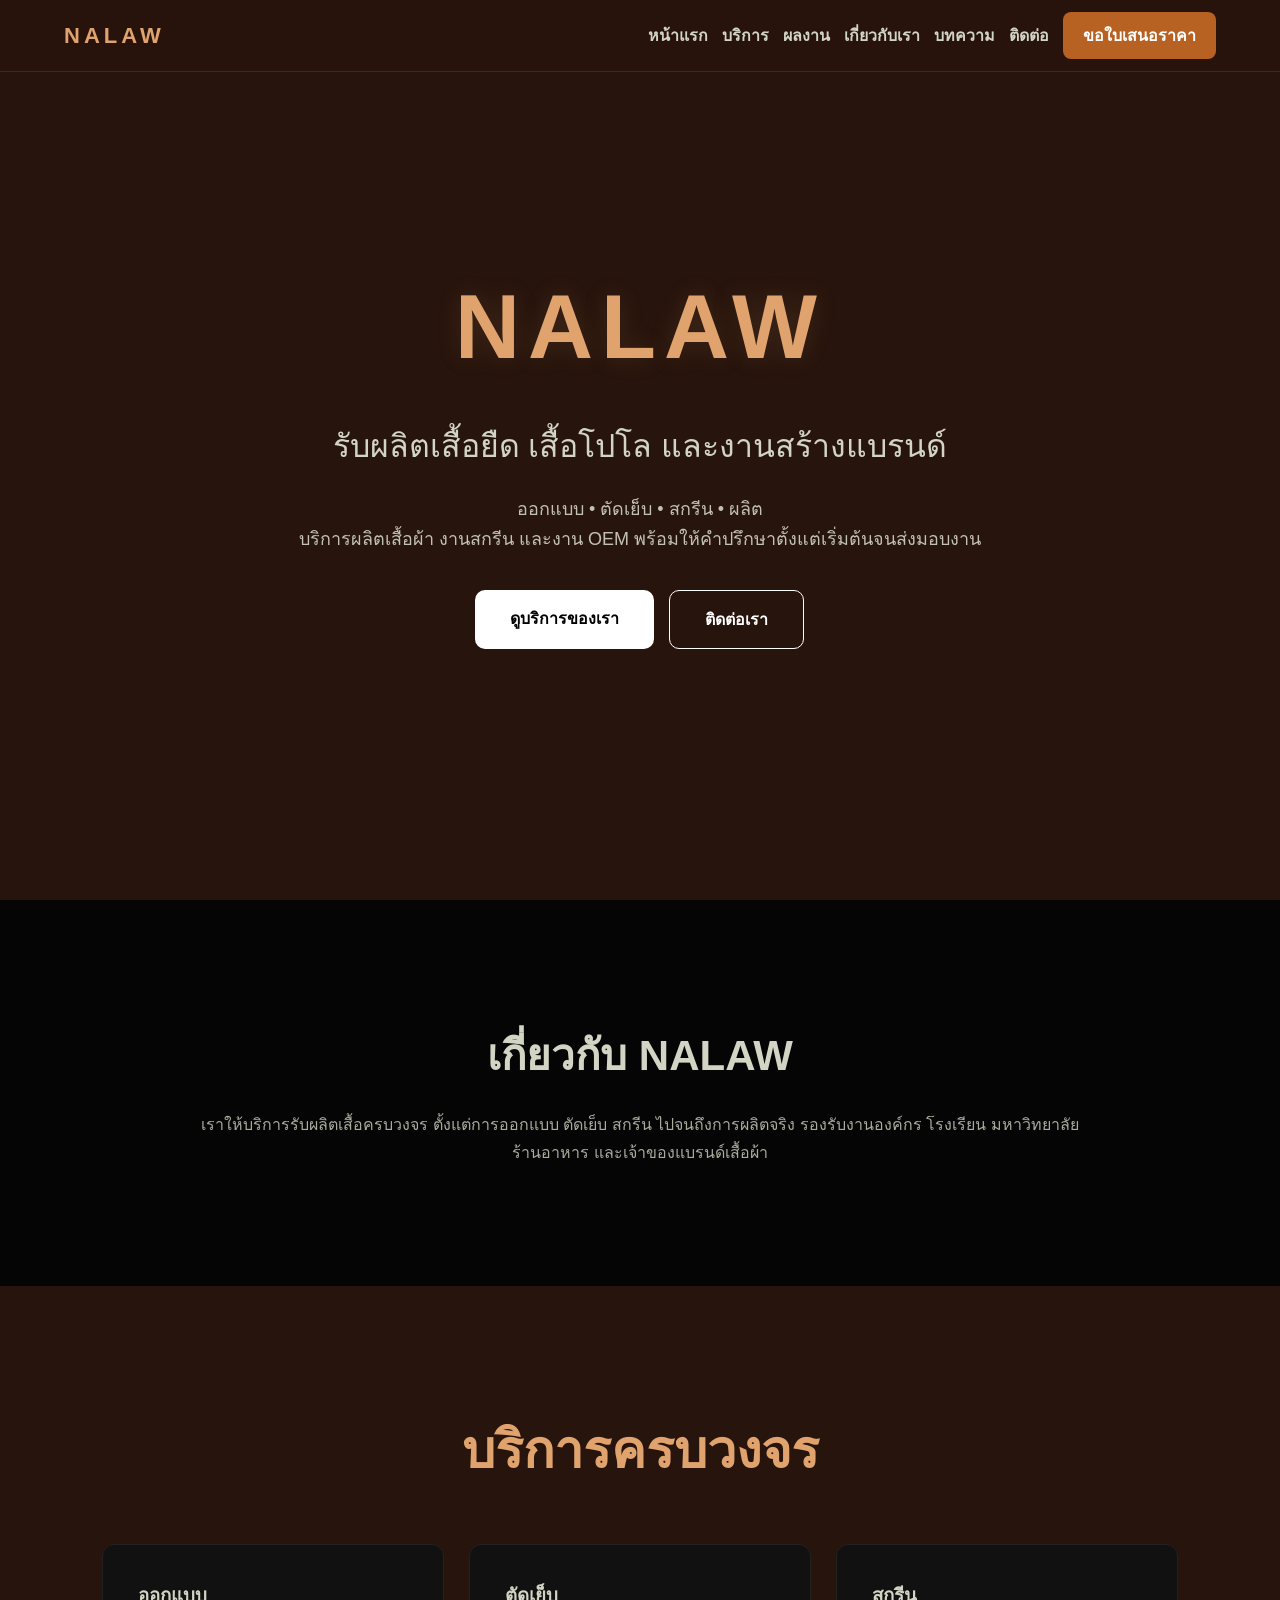
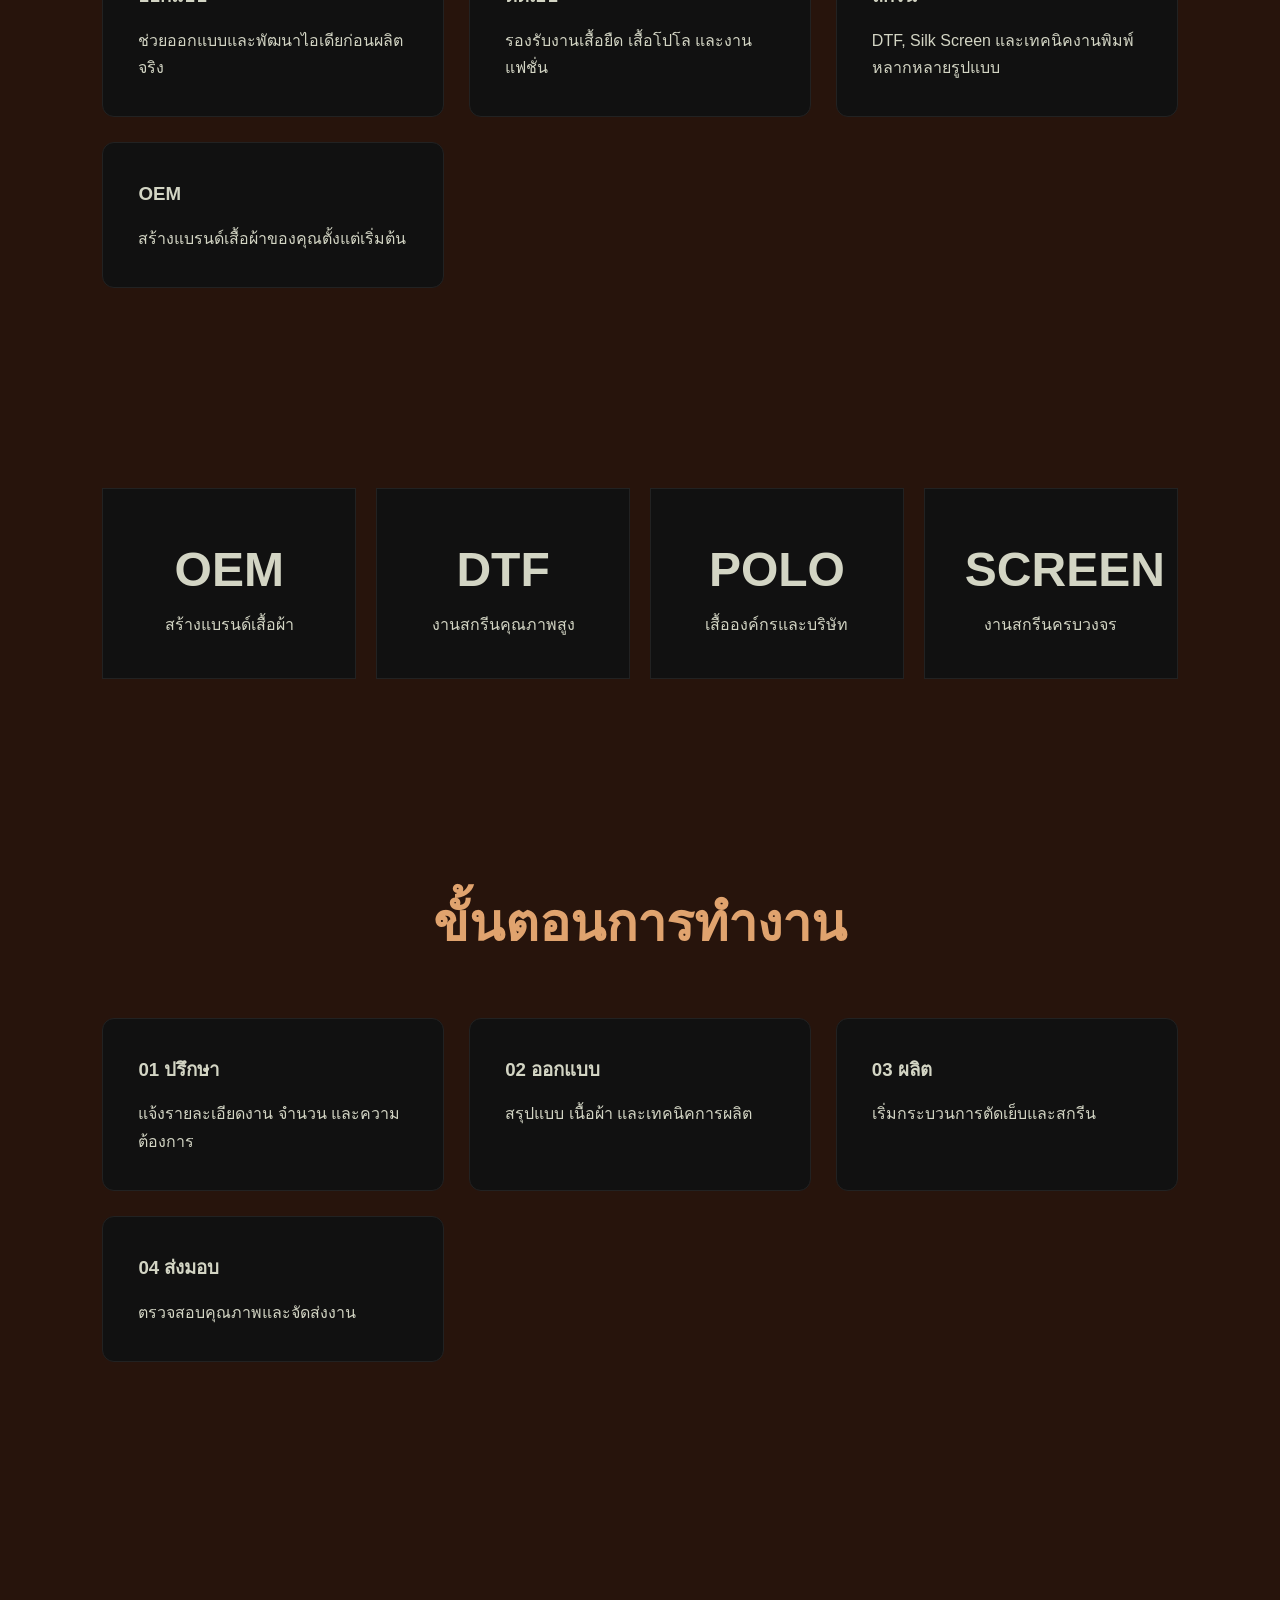
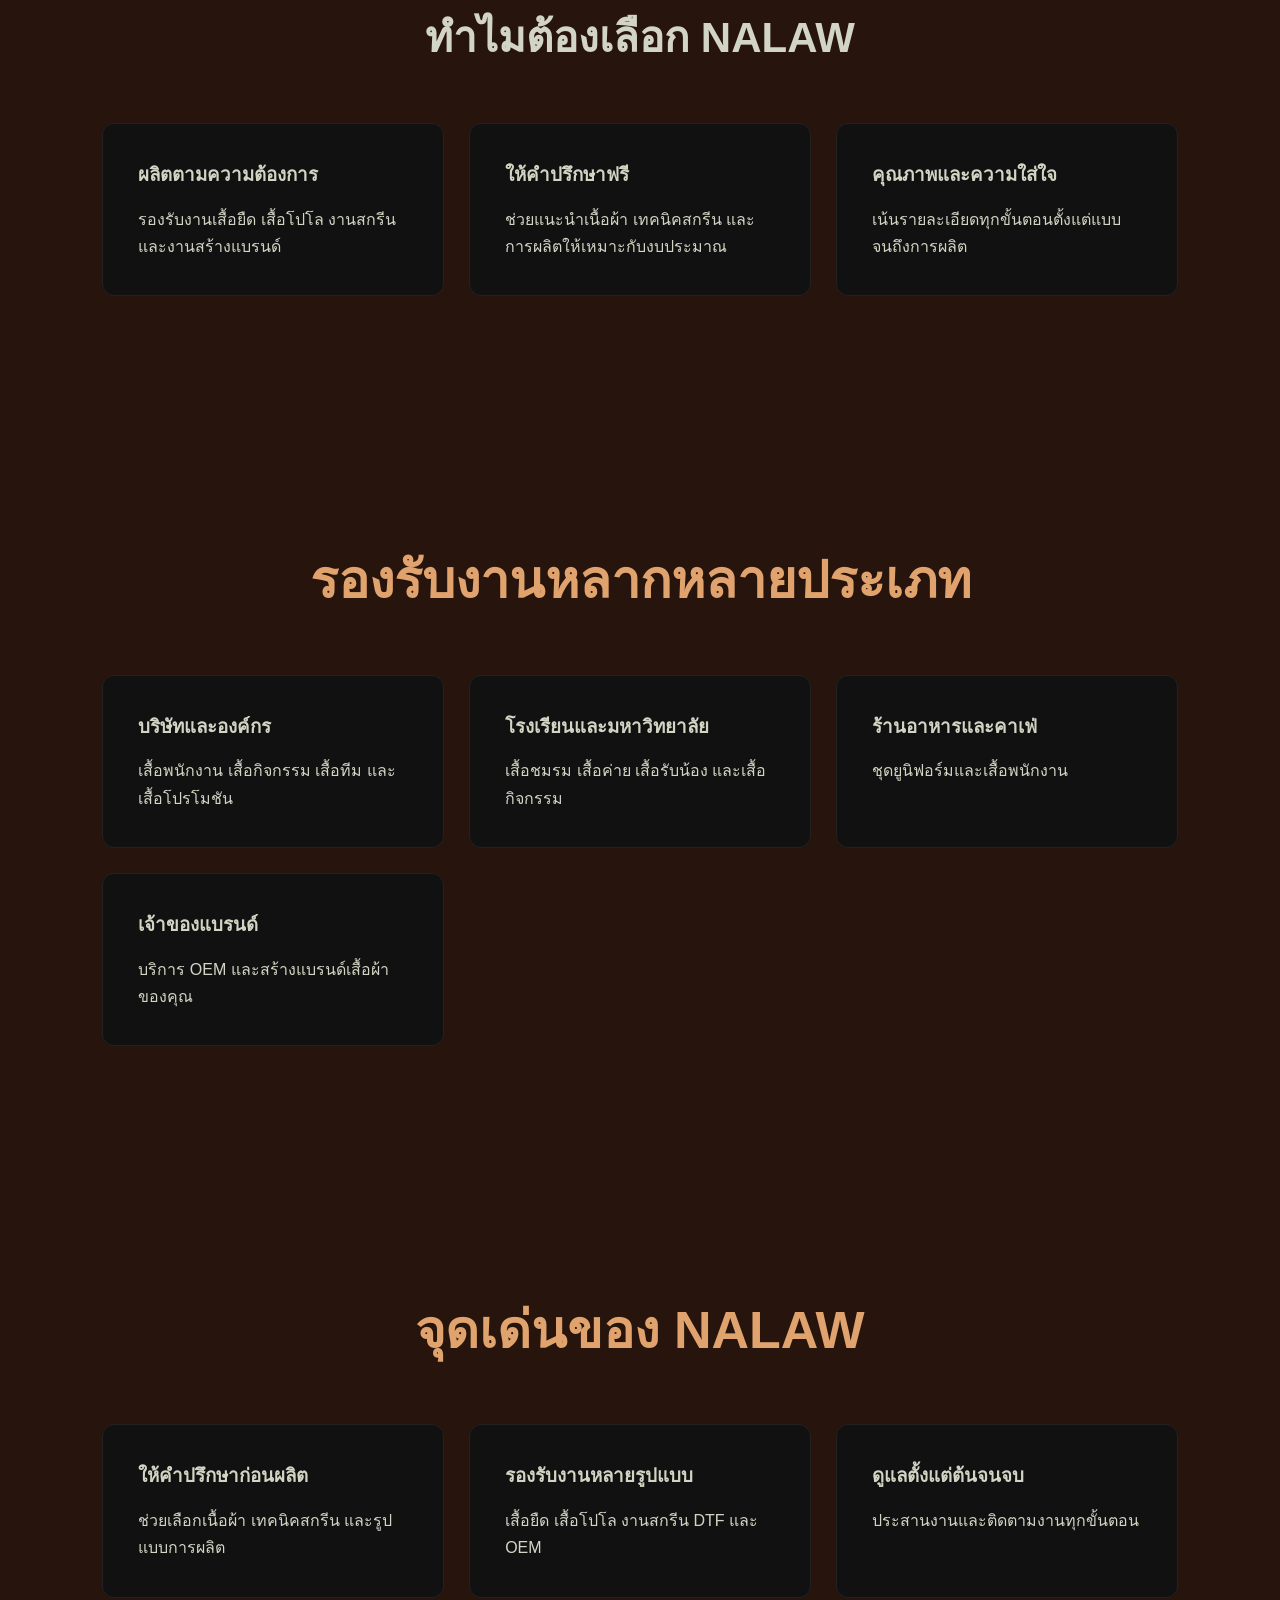
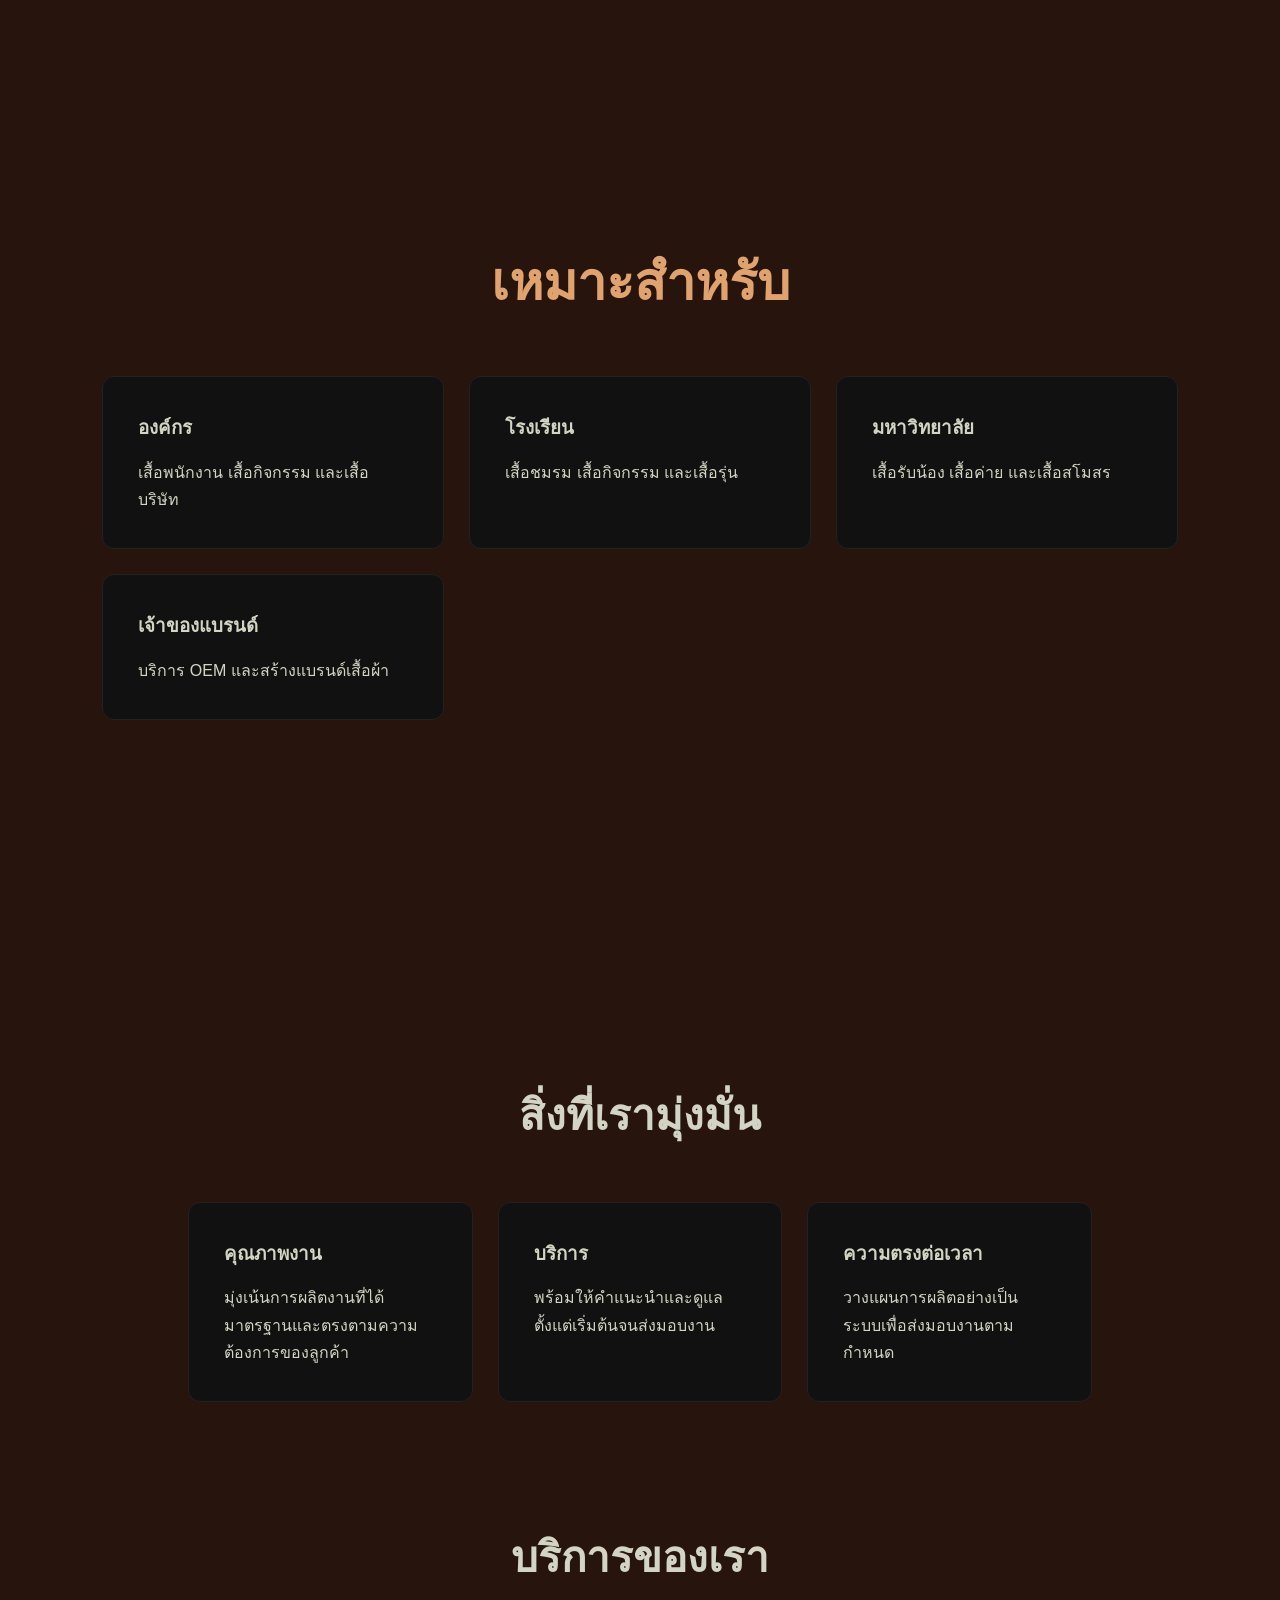
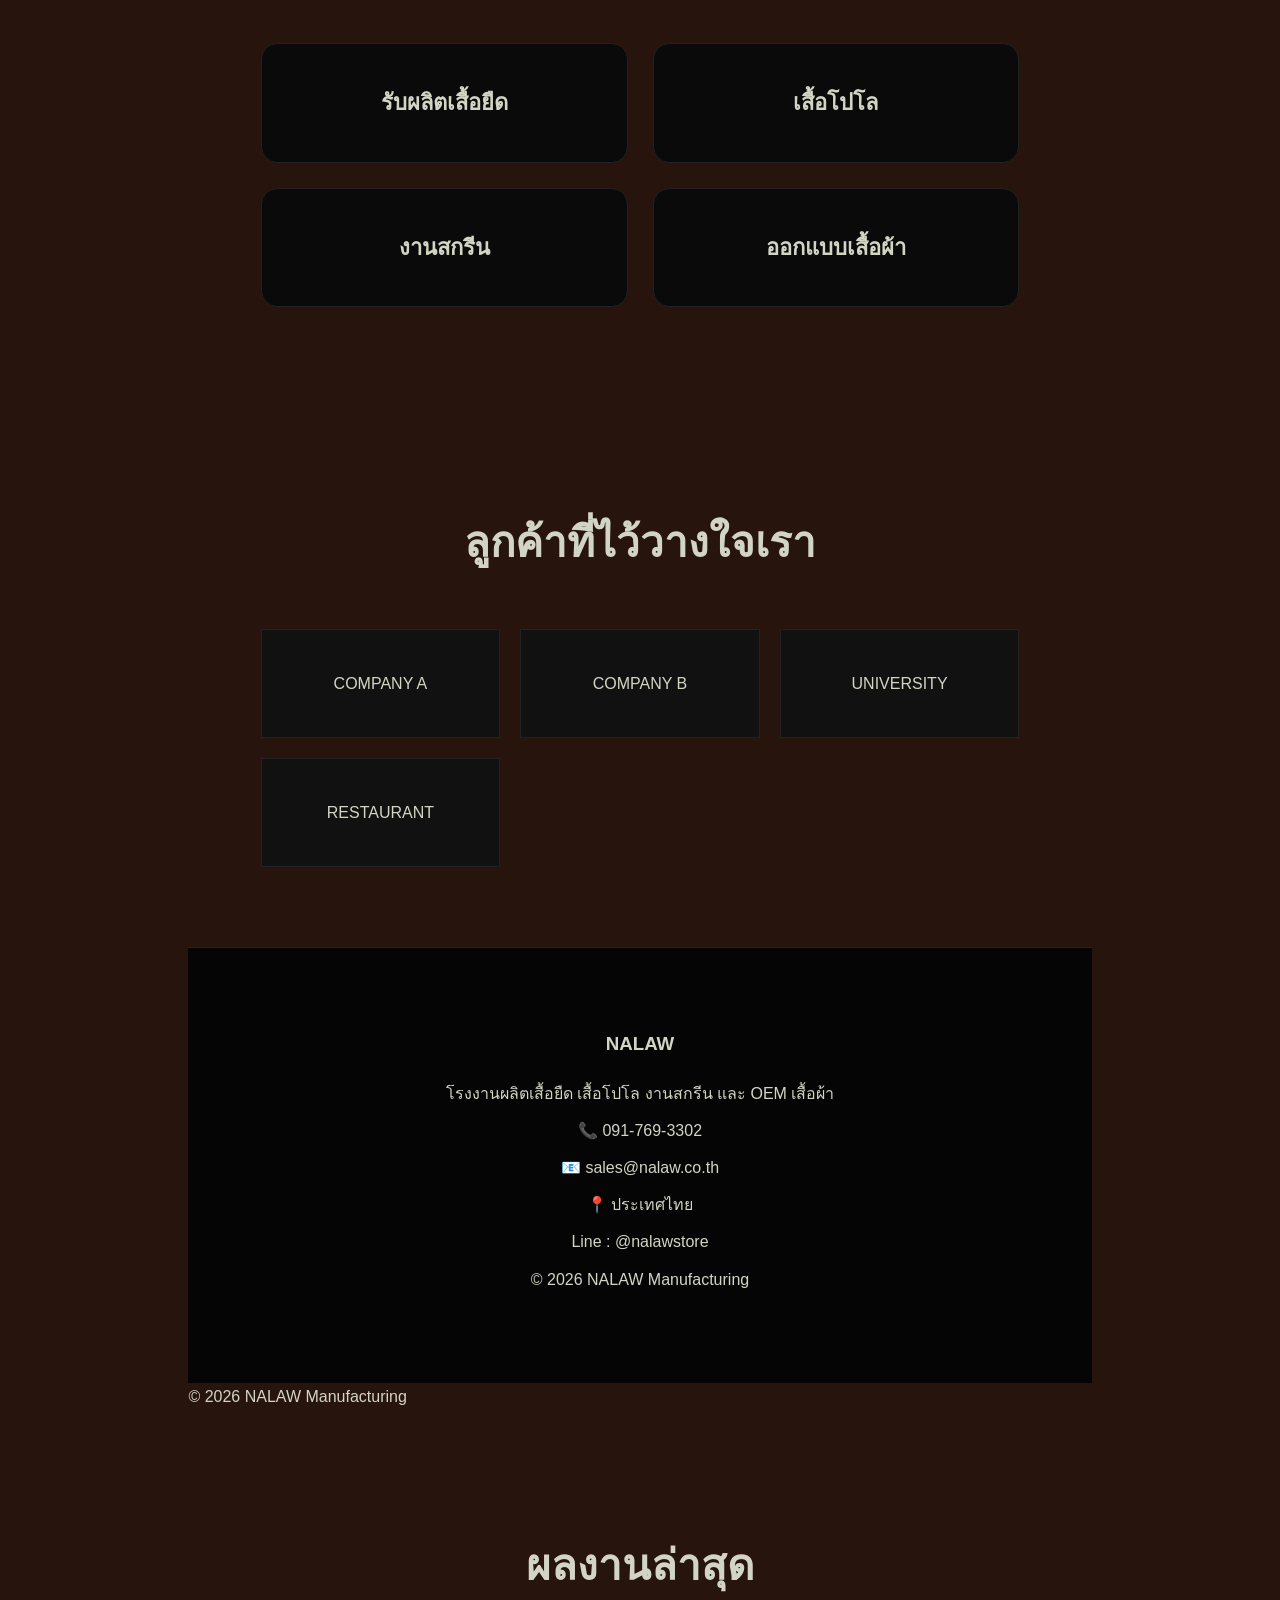
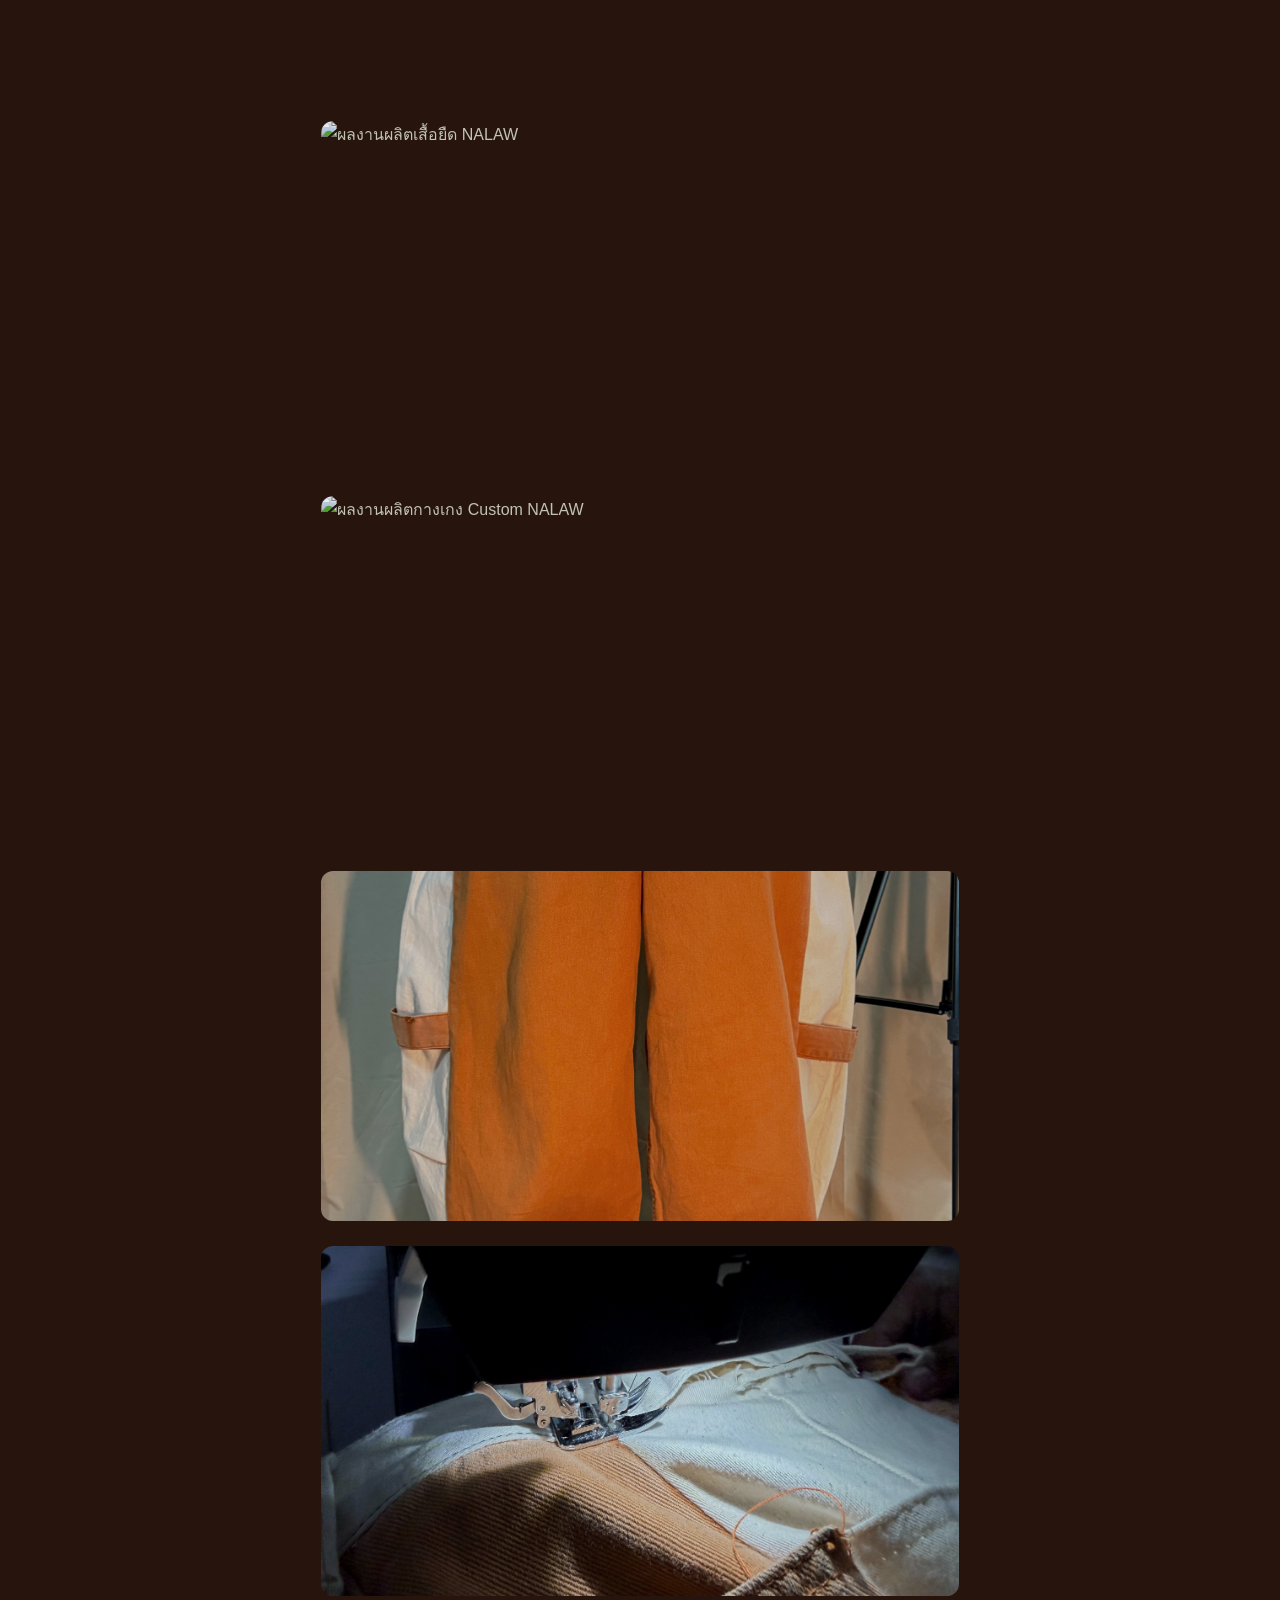
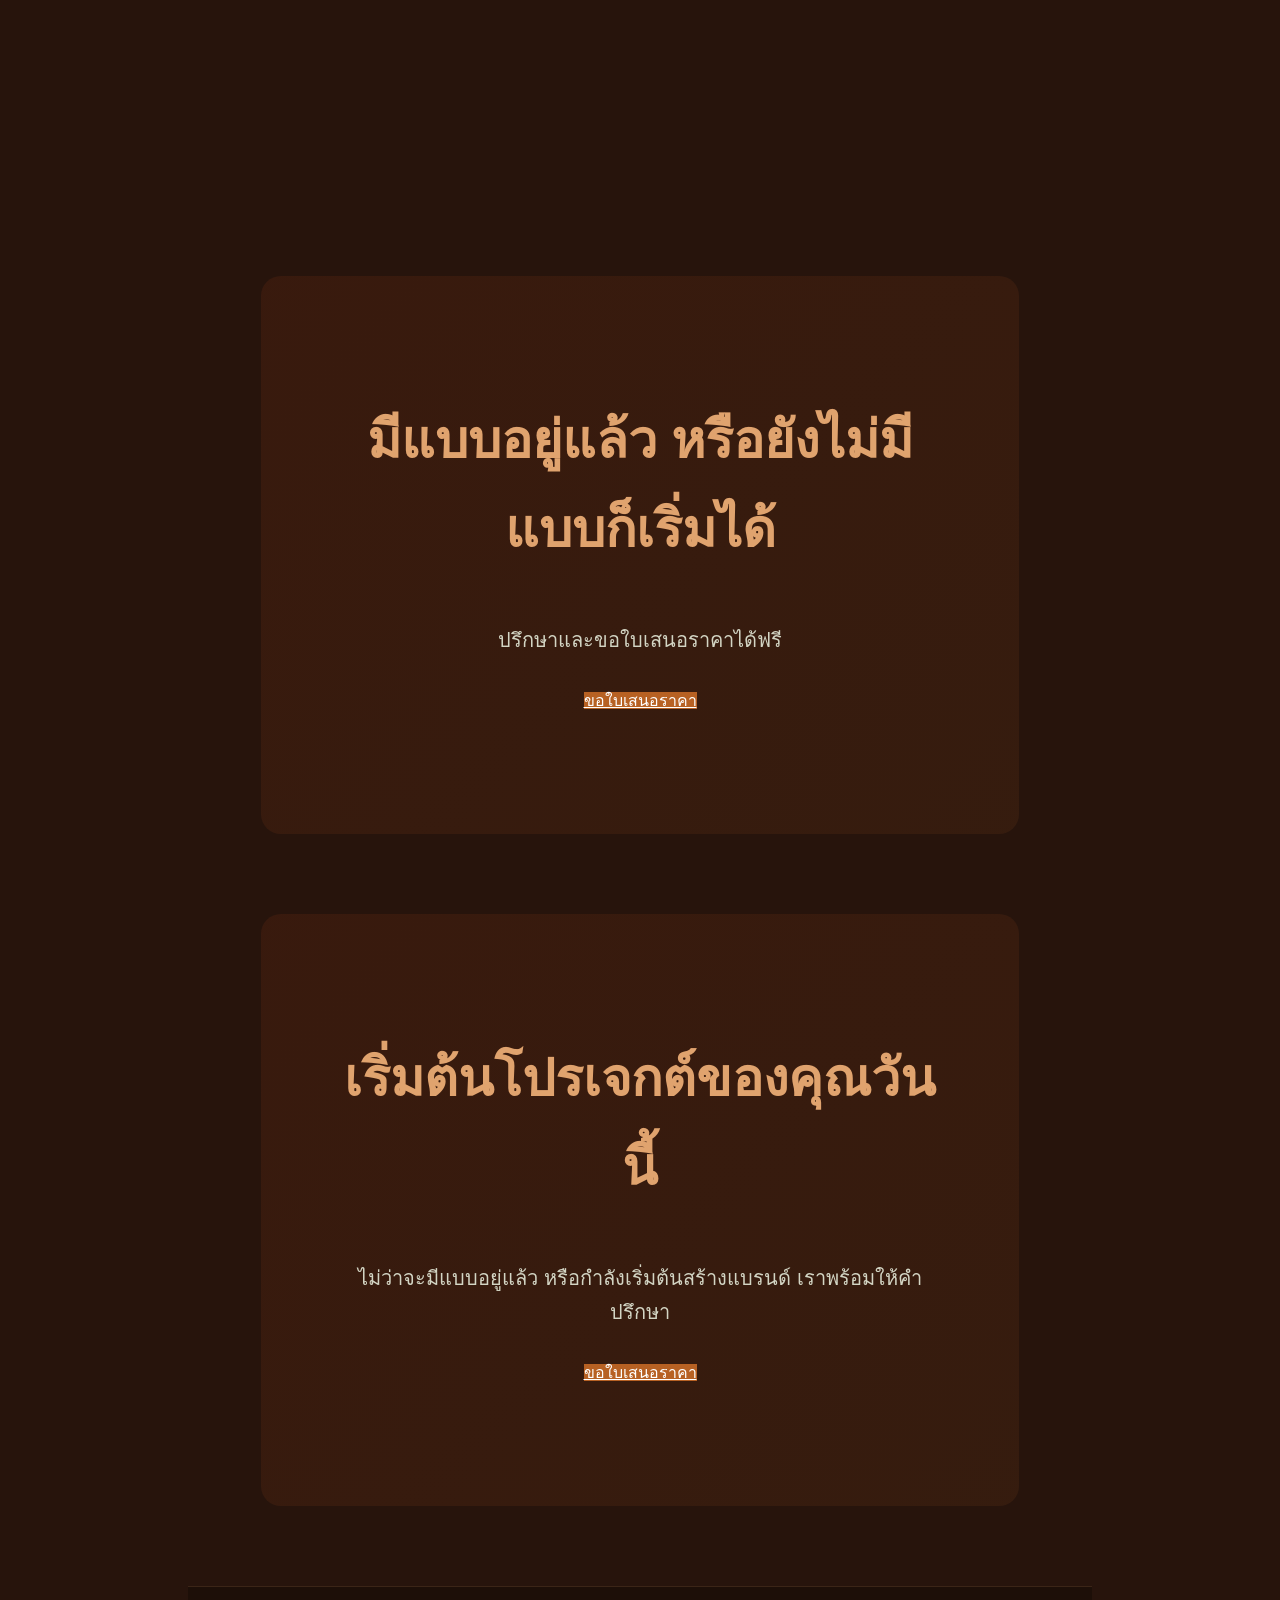
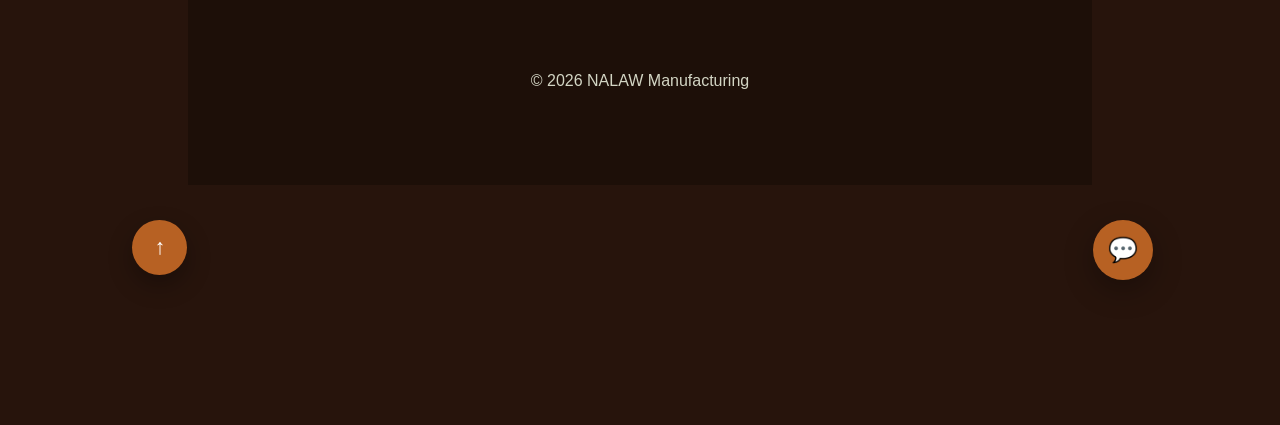
==== commit 2d659121: "update html" ====
--- a/index.html
+++ b/index.html
@@ -1,4 +1,3 @@
-html
 <!DOCTYPE html>
 <html lang="th">
 <head>
